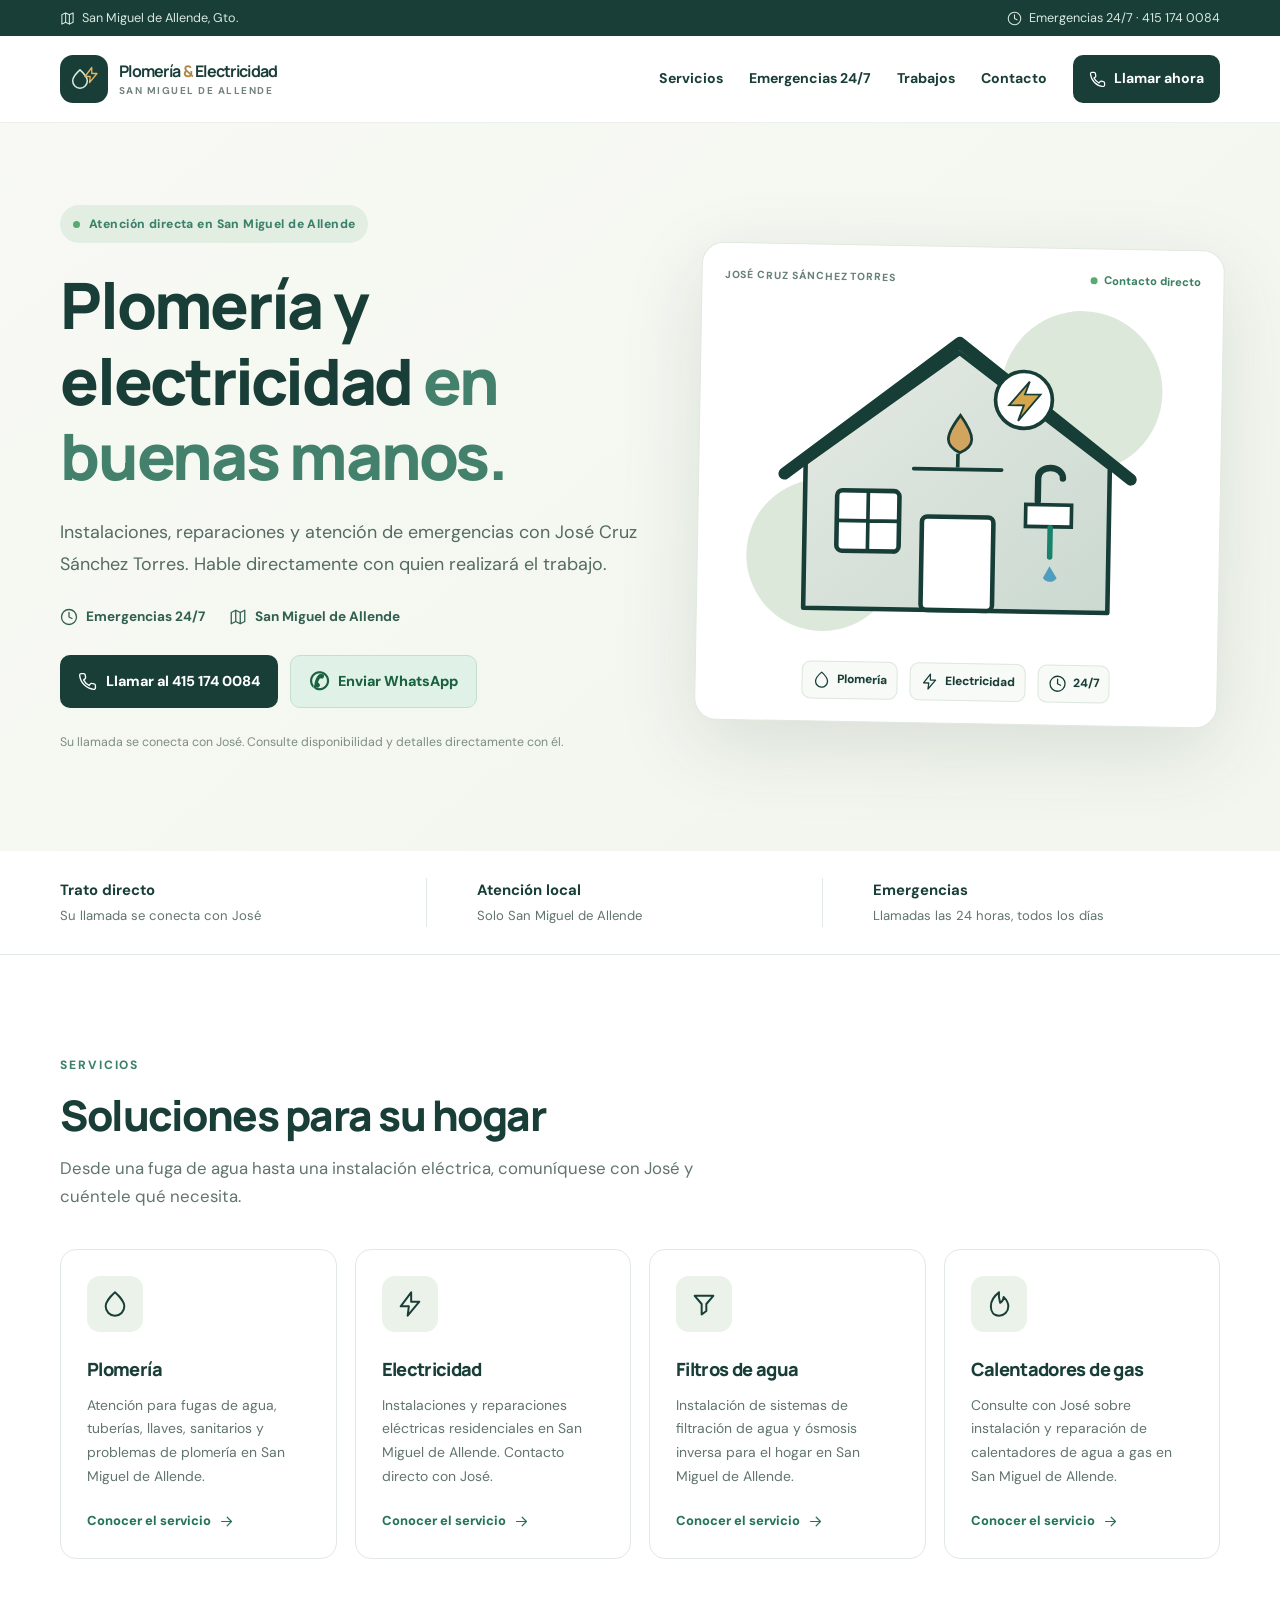
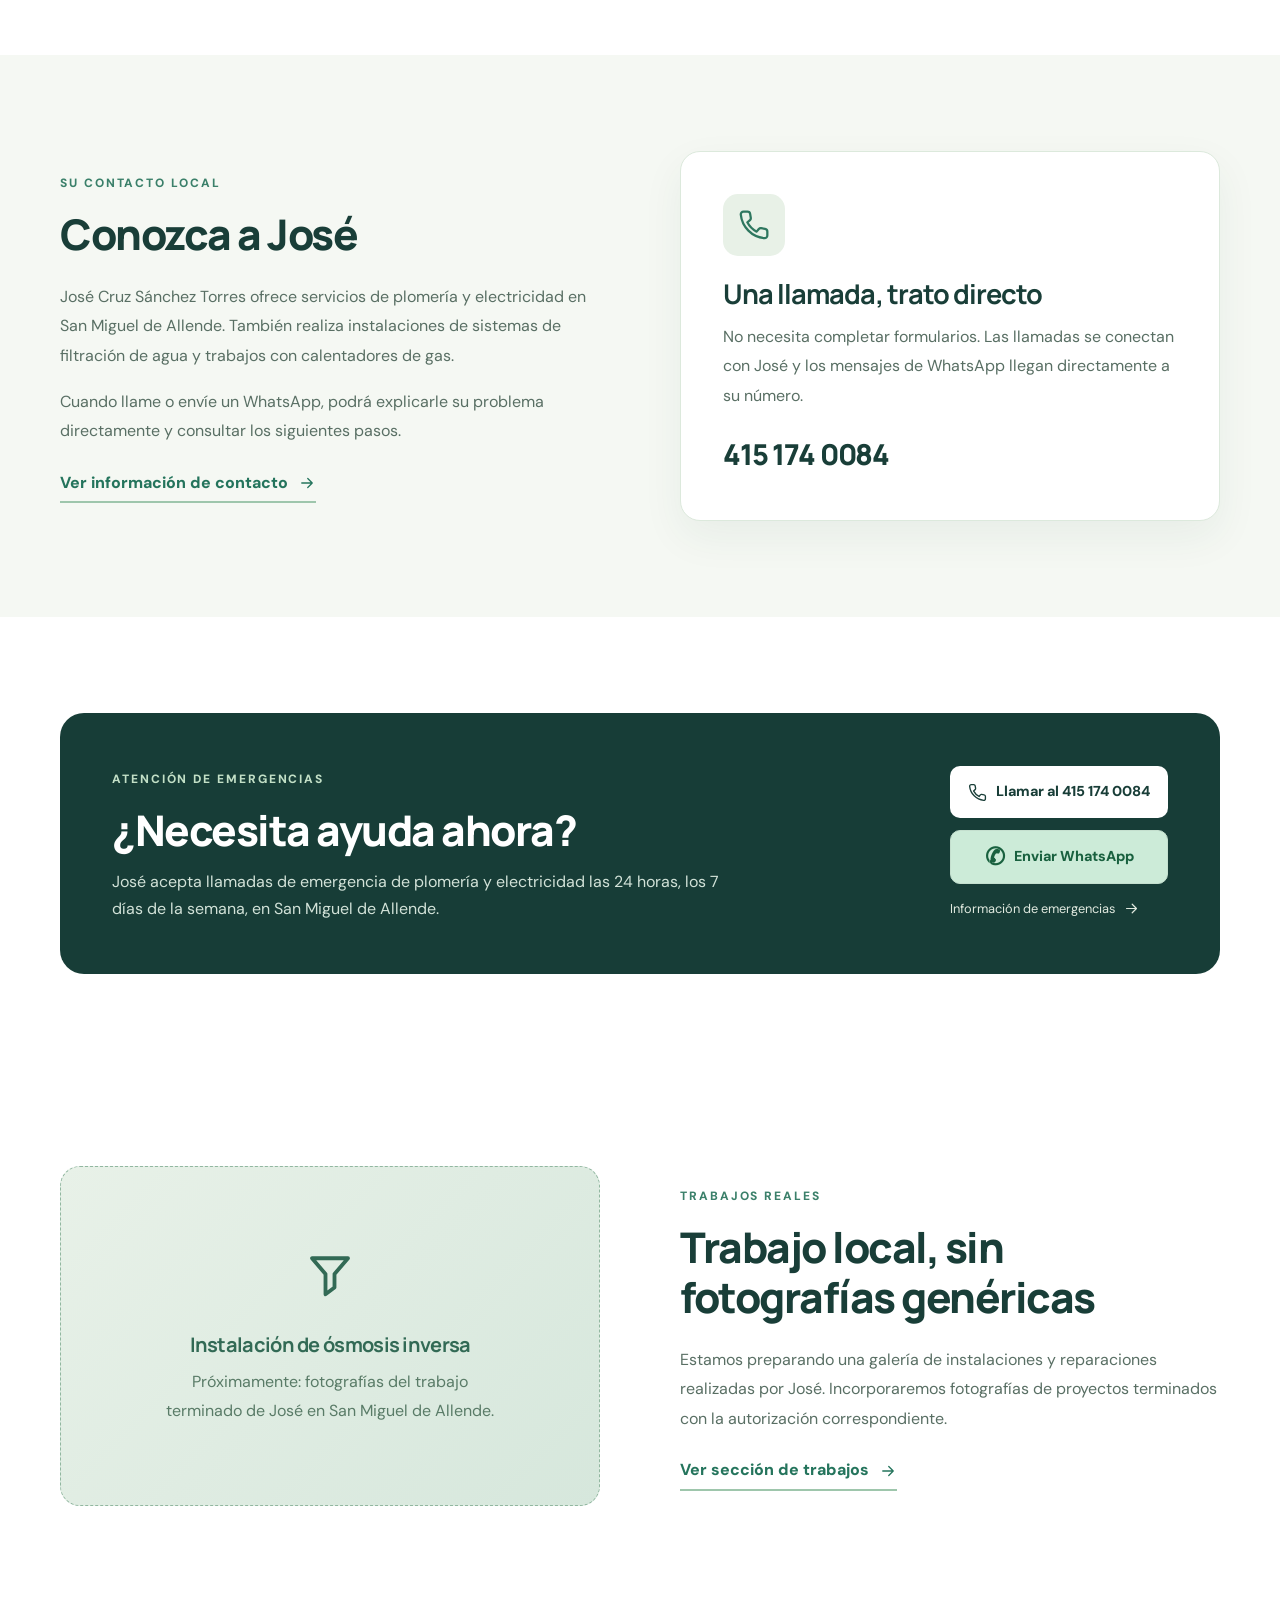
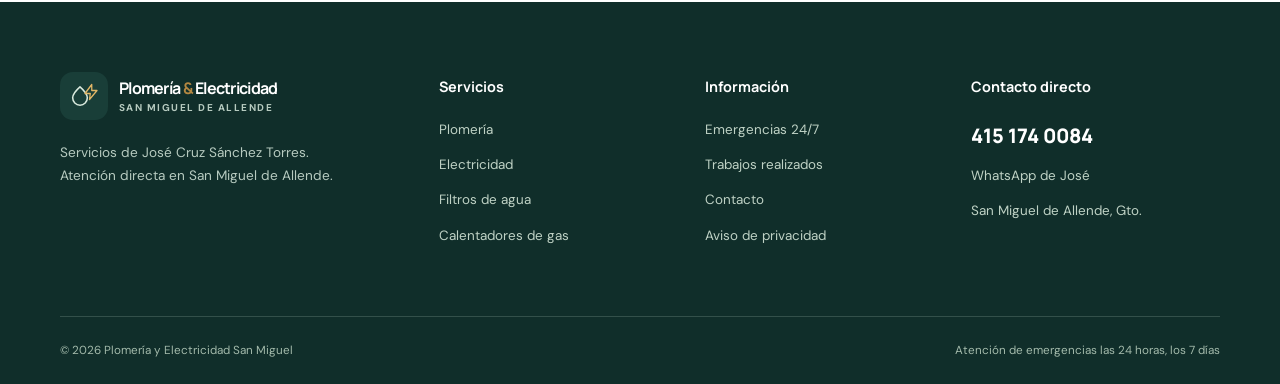
==== index.html @ e3a130de "Add GA4 and conversion tracking" ====
<!doctype html><html lang="es-MX"><head>
<!-- Google tag (gtag.js) -->
<script async src="https://www.googletagmanager.com/gtag/js?id=G-FZ346NBR8F"></script>
<script>
  window.dataLayer = window.dataLayer || [];
  function gtag(){dataLayer.push(arguments);}
  gtag('js', new Date());
  gtag('config', 'G-FZ346NBR8F');
</script>
<meta charset="utf-8"><meta name="viewport" content="width=device-width,initial-scale=1"><title>Plomería y Electricidad en San Miguel de Allende | José Cruz Sánchez Torres</title><meta name="description" content="Plomero y electricista en San Miguel de Allende. Filtros de agua, calentadores de gas y atención de emergencias 24/7. Llame o escriba directamente a José."><link rel="canonical" href="https://plomeria-electricidad-san-miguel.mx/"><meta property="og:type" content="website"><meta property="og:locale" content="es_MX"><meta property="og:title" content="Plomería y Electricidad en San Miguel de Allende | José Cruz Sánchez Torres"><meta property="og:description" content="Plomero y electricista en San Miguel de Allende. Filtros de agua, calentadores de gas y atención de emergencias 24/7. Llame o escriba directamente a José."><meta property="og:url" content="https://plomeria-electricidad-san-miguel.mx/"><meta name="theme-color" content="#173d37"><link rel="icon" type="image/svg+xml" href="#contenido"><link rel="stylesheet" href="/assets/css/main.css"><script type="application/ld+json">{"@context":"https://schema.org","@type":["Plumber","Electrician"],"name":"José Cruz Sánchez Torres — Plomería y Electricidad San Miguel","url":"https://plomeria-electricidad-san-miguel.mx/","telephone":"+524151740084","description":"Servicios de plomería, electricidad, filtración de agua y calentadores de gas en San Miguel de Allende.","areaServed":{"@type":"City","name":"San Miguel de Allende","containedInPlace":{"@type":"AdministrativeArea","name":"Guanajuato"}},"availableLanguage":"es","hasOfferCatalog":{"@type":"OfferCatalog","name":"Servicios","itemListElement":[{"@type":"OfferCatalog","name":"Plomería","url":"https://plomeria-electricidad-san-miguel.mx/plomeria/"},{"@type":"OfferCatalog","name":"Electricidad","url":"https://plomeria-electricidad-san-miguel.mx/electricidad/"},{"@type":"OfferCatalog","name":"Filtros de agua","url":"https://plomeria-electricidad-san-miguel.mx/filtros-de-agua/"},{"@type":"OfferCatalog","name":"Calentadores de gas","url":"https://plomeria-electricidad-san-miguel.mx/calentadores-de-gas/"}]}}</script><script type="application/ld+json">{"@context":"https://schema.org","@type":"WebPage","name":"Plomería y Electricidad en San Miguel de Allende | José Cruz Sánchez Torres","description":"Plomero y electricista en San Miguel de Allende. Filtros de agua, calentadores de gas y atención de emergencias 24/7. Llame o escriba directamente a José.","url":"https://plomeria-electricidad-san-miguel.mx/","inLanguage":"es"}</script></head><body><a class="skip-link" href="#contenido">Saltar al contenido</a><div class="topline"><div class="wrap topline-inner"><span><svg width="15" height="15" viewBox="0 0 24 24" fill="none" stroke="currentColor" stroke-width="1.7" stroke-linecap="round" stroke-linejoin="round" aria-hidden="true"><path d="M3 6 9 3l6 3 6-3v15l-6 3-6-3-6 3V6ZM9 3v15m6-12v15"/></svg> San Miguel de Allende, Gto.</span><a href="tel:+524151740084"><svg width="15" height="15" viewBox="0 0 24 24" fill="none" stroke="currentColor" stroke-width="1.7" stroke-linecap="round" stroke-linejoin="round" aria-hidden="true"><path d="M12 22a10 10 0 1 0 0-20 10 10 0 0 0 0 20ZM12 6v6l4 2"/></svg> Emergencias 24/7 · 415 174 0084</a></div></div><header class="site-header"><div class="wrap nav-inner"><a class="brand" href="#contenido" aria-label="Plomería y Electricidad San Miguel, inicio"><span class="brand-mark"><svg width="22" height="22" viewBox="0 0 24 24" fill="none" stroke="currentColor" stroke-width="1.7" stroke-linecap="round" stroke-linejoin="round" aria-hidden="true"><path d="M12 22a8 8 0 0 0 8-8c0-5-8-12-8-12S4 9 4 14a8 8 0 0 0 8 8Z"/></svg><svg width="18" height="18" viewBox="0 0 24 24" fill="none" stroke="currentColor" stroke-width="1.7" stroke-linecap="round" stroke-linejoin="round" aria-hidden="true"><path d="m13 2-9 12h7l-1 8 10-12h-7l0-8Z"/></svg></span><span><strong>Plomería <i>&</i> Electricidad</strong><small>SAN MIGUEL DE ALLENDE</small></span></a><button class="menu-toggle" aria-label="Abrir menú" aria-expanded="false" aria-controls="nav-links"><span></span><span></span><span></span></button><nav class="nav-links" id="nav-links" aria-label="Navegación principal"><a href="#servicios">Servicios</a><a href="#contenido">Emergencias 24/7</a><a href="#contenido">Trabajos</a><a href="#contenido">Contacto</a><a class="nav-call" href="tel:+524151740084"><svg width="17" height="17" viewBox="0 0 24 24" fill="none" stroke="currentColor" stroke-width="1.7" stroke-linecap="round" stroke-linejoin="round" aria-hidden="true"><path d="M22 16.9v3a2 2 0 0 1-2.2 2A19.8 19.8 0 0 1 2.1 4.2 2 2 0 0 1 4.1 2h3a2 2 0 0 1 2 1.7l.5 3a2 2 0 0 1-.6 1.7L7 10a16 16 0 0 0 7 7l1.6-2a2 2 0 0 1 1.7-.6l3 .5a2 2 0 0 1 1.7 2Z"/></svg> Llamar ahora</a></nav></div></header><main id="contenido"><section class="hero"><div class="wrap hero-grid"><div class="hero-copy"><span class="eyebrow"><span class="eyebrow-dot"></span> Atención directa en San Miguel de Allende</span><h1>Plomería y electricidad <em>en buenas manos.</em></h1><p class="hero-lead">Instalaciones, reparaciones y atención de emergencias con José Cruz Sánchez Torres. Hable directamente con quien realizará el trabajo.</p><div class="hero-facts"><span><svg width="18" height="18" viewBox="0 0 24 24" fill="none" stroke="currentColor" stroke-width="1.7" stroke-linecap="round" stroke-linejoin="round" aria-hidden="true"><path d="M12 22a10 10 0 1 0 0-20 10 10 0 0 0 0 20ZM12 6v6l4 2"/></svg> Emergencias 24/7</span><span><svg width="18" height="18" viewBox="0 0 24 24" fill="none" stroke="currentColor" stroke-width="1.7" stroke-linecap="round" stroke-linejoin="round" aria-hidden="true"><path d="M3 6 9 3l6 3 6-3v15l-6 3-6-3-6 3V6ZM9 3v15m6-12v15"/></svg> San Miguel de Allende</span></div><div class="actions"><a class="btn btn-primary" href="tel:+524151740084"><svg width="19" height="19" viewBox="0 0 24 24" fill="none" stroke="currentColor" stroke-width="1.7" stroke-linecap="round" stroke-linejoin="round" aria-hidden="true"><path d="M22 16.9v3a2 2 0 0 1-2.2 2A19.8 19.8 0 0 1 2.1 4.2 2 2 0 0 1 4.1 2h3a2 2 0 0 1 2 1.7l.5 3a2 2 0 0 1-.6 1.7L7 10a16 16 0 0 0 7 7l1.6-2a2 2 0 0 1 1.7-.6l3 .5a2 2 0 0 1 1.7 2Z"/></svg> Llamar al 415 174 0084</a><a class="btn btn-whatsapp" href="https://wa.me/524151125653?text=Hola%2C%20encontr%C3%A9%20Plomer%C3%ADa%20y%20Electricidad%20San%20Miguel%20y%20necesito%20informaci%C3%B3n%20sobre%20un%20servicio%20en%20San%20Miguel%20de%20Allende." target="_blank" rel="noopener noreferrer"><span class="wa-mark" aria-hidden="true">✆</span> Enviar WhatsApp</a></div><p class="hero-note">Su llamada se conecta con José. Consulte disponibilidad y detalles directamente con él.</p></div><div class="hero-art" aria-label="Ilustración de una vivienda y servicios de plomería y electricidad"><div class="art-top"><span>JOSÉ CRUZ SÁNCHEZ TORRES</span><span class="art-status"><span></span> Contacto directo</span></div><svg viewBox="0 0 520 410" role="img" aria-label="Ilustración de casa con tuberías, grifo y luz"><defs><linearGradient id="house" x1="0" x2="1" y1="0" y2="1"><stop stop-color="#e4eae3"/><stop offset="1" stop-color="#cbd9d0"/></linearGradient></defs><circle cx="392" cy="112" r="88" fill="#dce8d9"/><circle cx="112" cy="295" r="83" fill="#dce8d9"/><path d="M92 195 258 72l166 123v158H92Z" fill="url(#house)" stroke="#173d37" stroke-width="5" stroke-linejoin="round"/><path d="M69 207 258 61l189 146" fill="none" stroke="#173d37" stroke-width="13" stroke-linecap="round" stroke-linejoin="round"/><rect x="220" y="251" width="78" height="102" rx="6" fill="#fff" stroke="#173d37" stroke-width="5"/><rect x="127" y="224" width="68" height="66" rx="6" fill="#fff" stroke="#173d37" stroke-width="5"/><path d="M161 224v66M127 257h68" stroke="#173d37" stroke-width="4"/><path d="M333 236h50v24h-50z" fill="#fff" stroke="#173d37" stroke-width="4"/><path d="M346 232v-25c0-15 27-15 27 0" fill="none" stroke="#173d37" stroke-width="7" stroke-linecap="round"/><path d="M360 261v32" stroke="#18836c" stroke-width="6" stroke-linecap="round"/><path d="m360 303-7 13a9 9 0 0 0 15 0Z" fill="#4d9dbe"/><path d="M260 140c-17 23-17 33 0 41 17-8 17-18 0-41Z" fill="#d1a45f" stroke="#173d37" stroke-width="3"/><path d="M258 182v15" stroke="#173d37" stroke-width="4"/><path d="M210 199h96" stroke="#173d37" stroke-width="4" stroke-linecap="round"/><circle cx="329" cy="122" r="31" fill="#fff" stroke="#173d37" stroke-width="4"/><path d="m335 102-22 26h16l-6 17 24-29h-17Z" fill="#d6a64d" stroke="#173d37" stroke-width="2"/></svg><div class="art-bottom"><div class="art-chip"><svg width="18" height="18" viewBox="0 0 24 24" fill="none" stroke="currentColor" stroke-width="1.7" stroke-linecap="round" stroke-linejoin="round" aria-hidden="true"><path d="M12 22a8 8 0 0 0 8-8c0-5-8-12-8-12S4 9 4 14a8 8 0 0 0 8 8Z"/></svg> Plomería</div><div class="art-chip"><svg width="18" height="18" viewBox="0 0 24 24" fill="none" stroke="currentColor" stroke-width="1.7" stroke-linecap="round" stroke-linejoin="round" aria-hidden="true"><path d="m13 2-9 12h7l-1 8 10-12h-7l0-8Z"/></svg> Electricidad</div><div class="art-chip"><svg width="18" height="18" viewBox="0 0 24 24" fill="none" stroke="currentColor" stroke-width="1.7" stroke-linecap="round" stroke-linejoin="round" aria-hidden="true"><path d="M12 22a10 10 0 1 0 0-20 10 10 0 0 0 0 20ZM12 6v6l4 2"/></svg> 24/7</div></div></div></div></section><section class="trust-band"><div class="wrap trust-inner"><div><strong>Trato directo</strong><span>Su llamada se conecta con José</span></div><div><strong>Atención local</strong><span>Solo San Miguel de Allende</span></div><div><strong>Emergencias</strong><span>Llamadas las 24 horas, todos los días</span></div></div></section><section class="section" id="servicios"><div class="wrap"><div class="section-intro"><span class="kicker">SERVICIOS</span><h2>Soluciones para su hogar</h2><p>Desde una fuga de agua hasta una instalación eléctrica, comuníquese con José y cuéntele qué necesita.</p></div><div class="service-grid"><a class="service-card" href="/plomeria/"><span class="service-icon"><svg width="28" height="28" viewBox="0 0 24 24" fill="none" stroke="currentColor" stroke-width="1.7" stroke-linecap="round" stroke-linejoin="round" aria-hidden="true"><path d="M12 22a8 8 0 0 0 8-8c0-5-8-12-8-12S4 9 4 14a8 8 0 0 0 8 8Z"/></svg></span><span class="service-title">Plomería</span><span class="service-description">Atención para fugas de agua, tuberías, llaves, sanitarios y problemas de plomería en San Miguel de Allende.</span><span class="card-link">Conocer el servicio <svg width="17" height="17" viewBox="0 0 24 24" fill="none" stroke="currentColor" stroke-width="1.7" stroke-linecap="round" stroke-linejoin="round" aria-hidden="true"><path d="M5 12h14m-6-6 6 6-6 6"/></svg></span></a><a class="service-card" href="/electricidad/"><span class="service-icon"><svg width="28" height="28" viewBox="0 0 24 24" fill="none" stroke="currentColor" stroke-width="1.7" stroke-linecap="round" stroke-linejoin="round" aria-hidden="true"><path d="m13 2-9 12h7l-1 8 10-12h-7l0-8Z"/></svg></span><span class="service-title">Electricidad</span><span class="service-description">Instalaciones y reparaciones eléctricas residenciales en San Miguel de Allende. Contacto directo con José.</span><span class="card-link">Conocer el servicio <svg width="17" height="17" viewBox="0 0 24 24" fill="none" stroke="currentColor" stroke-width="1.7" stroke-linecap="round" stroke-linejoin="round" aria-hidden="true"><path d="M5 12h14m-6-6 6 6-6 6"/></svg></span></a><a class="service-card" href="#contenido"><span class="service-icon"><svg width="28" height="28" viewBox="0 0 24 24" fill="none" stroke="currentColor" stroke-width="1.7" stroke-linecap="round" stroke-linejoin="round" aria-hidden="true"><path d="M4 5h16l-6 7v6l-4 3v-9L4 5Z"/></svg></span><span class="service-title">Filtros de agua</span><span class="service-description">Instalación de sistemas de filtración de agua y ósmosis inversa para el hogar en San Miguel de Allende.</span><span class="card-link">Conocer el servicio <svg width="17" height="17" viewBox="0 0 24 24" fill="none" stroke="currentColor" stroke-width="1.7" stroke-linecap="round" stroke-linejoin="round" aria-hidden="true"><path d="M5 12h14m-6-6 6 6-6 6"/></svg></span></a><a class="service-card" href="#contenido"><span class="service-icon"><svg width="28" height="28" viewBox="0 0 24 24" fill="none" stroke="currentColor" stroke-width="1.7" stroke-linecap="round" stroke-linejoin="round" aria-hidden="true"><path d="M12 22c4.5 0 8-3.4 8-8 0-4.2-3-7-4-8-.2 3-1.5 4.2-3 5-1-3-1.5-6-1-9-4 3-7 7-7 12 0 4.6 2.5 8 7 8Z"/></svg></span><span class="service-title">Calentadores de gas</span><span class="service-description">Consulte con José sobre instalación y reparación de calentadores de agua a gas en San Miguel de Allende.</span><span class="card-link">Conocer el servicio <svg width="17" height="17" viewBox="0 0 24 24" fill="none" stroke="currentColor" stroke-width="1.7" stroke-linecap="round" stroke-linejoin="round" aria-hidden="true"><path d="M5 12h14m-6-6 6 6-6 6"/></svg></span></a></div></div></section><section class="section section-tint"><div class="wrap split"><div><span class="kicker">SU CONTACTO LOCAL</span><h2>Conozca a José</h2><p>José Cruz Sánchez Torres ofrece servicios de plomería y electricidad en San Miguel de Allende. También realiza instalaciones de sistemas de filtración de agua y trabajos con calentadores de gas.</p><p>Cuando llame o envíe un WhatsApp, podrá explicarle su problema directamente y consultar los siguientes pasos.</p><a class="text-link" href="#contenido">Ver información de contacto <svg width="18" height="18" viewBox="0 0 24 24" fill="none" stroke="currentColor" stroke-width="1.7" stroke-linecap="round" stroke-linejoin="round" aria-hidden="true"><path d="M5 12h14m-6-6 6 6-6 6"/></svg></a></div><div class="feature-panel"><span class="feature-icon"><svg width="32" height="32" viewBox="0 0 24 24" fill="none" stroke="currentColor" stroke-width="1.7" stroke-linecap="round" stroke-linejoin="round" aria-hidden="true"><path d="M22 16.9v3a2 2 0 0 1-2.2 2A19.8 19.8 0 0 1 2.1 4.2 2 2 0 0 1 4.1 2h3a2 2 0 0 1 2 1.7l.5 3a2 2 0 0 1-.6 1.7L7 10a16 16 0 0 0 7 7l1.6-2a2 2 0 0 1 1.7-.6l3 .5a2 2 0 0 1 1.7 2Z"/></svg></span><h3>Una llamada, trato directo</h3><p>No necesita completar formularios. Las llamadas se conectan con José y los mensajes de WhatsApp llegan directamente a su número.</p><div class="feature-number">415 174 0084</div></div></div></section><section class="section"><div class="wrap emergency-banner"><div><span class="kicker kicker-light">ATENCIÓN DE EMERGENCIAS</span><h2>¿Necesita ayuda ahora?</h2><p>José acepta llamadas de emergencia de plomería y electricidad las 24 horas, los 7 días de la semana, en San Miguel de Allende.</p></div><div><div class="actions"><a class="btn btn-primary" href="tel:+524151740084"><svg width="19" height="19" viewBox="0 0 24 24" fill="none" stroke="currentColor" stroke-width="1.7" stroke-linecap="round" stroke-linejoin="round" aria-hidden="true"><path d="M22 16.9v3a2 2 0 0 1-2.2 2A19.8 19.8 0 0 1 2.1 4.2 2 2 0 0 1 4.1 2h3a2 2 0 0 1 2 1.7l.5 3a2 2 0 0 1-.6 1.7L7 10a16 16 0 0 0 7 7l1.6-2a2 2 0 0 1 1.7-.6l3 .5a2 2 0 0 1 1.7 2Z"/></svg> Llamar al 415 174 0084</a><a class="btn btn-whatsapp" href="https://wa.me/524151125653?text=Hola%2C%20encontr%C3%A9%20Plomer%C3%ADa%20y%20Electricidad%20San%20Miguel%20y%20necesito%20informaci%C3%B3n%20sobre%20un%20servicio%20en%20San%20Miguel%20de%20Allende." target="_blank" rel="noopener noreferrer"><span class="wa-mark" aria-hidden="true">✆</span> Enviar WhatsApp</a></div><a class="emergency-link" href="#contenido">Información de emergencias <svg width="17" height="17" viewBox="0 0 24 24" fill="none" stroke="currentColor" stroke-width="1.7" stroke-linecap="round" stroke-linejoin="round" aria-hidden="true"><path d="M5 12h14m-6-6 6 6-6 6"/></svg></a></div></div></section><section class="section"><div class="wrap split"><div class="photo-placeholder"><span><svg width="54" height="54" viewBox="0 0 24 24" fill="none" stroke="currentColor" stroke-width="1.7" stroke-linecap="round" stroke-linejoin="round" aria-hidden="true"><path d="M4 5h16l-6 7v6l-4 3v-9L4 5Z"/></svg></span><h3>Instalación de ósmosis inversa</h3><p>Próximamente: fotografías del trabajo terminado de José en San Miguel de Allende.</p></div><div><span class="kicker">TRABAJOS REALES</span><h2>Trabajo local, sin fotografías genéricas</h2><p>Estamos preparando una galería de instalaciones y reparaciones realizadas por José. Incorporaremos fotografías de proyectos terminados con la autorización correspondiente.</p><a class="text-link" href="#contenido">Ver sección de trabajos <svg width="18" height="18" viewBox="0 0 24 24" fill="none" stroke="currentColor" stroke-width="1.7" stroke-linecap="round" stroke-linejoin="round" aria-hidden="true"><path d="M5 12h14m-6-6 6 6-6 6"/></svg></a></div></div></section></main><footer class="footer"><div class="wrap footer-main"><div><a class="brand footer-brand" href="#contenido"><span class="brand-mark"><svg width="22" height="22" viewBox="0 0 24 24" fill="none" stroke="currentColor" stroke-width="1.7" stroke-linecap="round" stroke-linejoin="round" aria-hidden="true"><path d="M12 22a8 8 0 0 0 8-8c0-5-8-12-8-12S4 9 4 14a8 8 0 0 0 8 8Z"/></svg><svg width="18" height="18" viewBox="0 0 24 24" fill="none" stroke="currentColor" stroke-width="1.7" stroke-linecap="round" stroke-linejoin="round" aria-hidden="true"><path d="m13 2-9 12h7l-1 8 10-12h-7l0-8Z"/></svg></span><span><strong>Plomería <i>&</i> Electricidad</strong><small>SAN MIGUEL DE ALLENDE</small></span></a><p>Servicios de José Cruz Sánchez Torres. Atención directa en San Miguel de Allende.</p></div><div><h3>Servicios</h3><a href="#contenido">Plomería</a><a href="#contenido">Electricidad</a><a href="#contenido">Filtros de agua</a><a href="#contenido">Calentadores de gas</a></div><div><h3>Información</h3><a href="#contenido">Emergencias 24/7</a><a href="#contenido">Trabajos realizados</a><a href="#contenido">Contacto</a><a href="#contenido">Aviso de privacidad</a></div><div><h3>Contacto directo</h3><a class="footer-number" href="tel:+524151740084">415 174 0084</a><a href="https://wa.me/524151125653?text=Hola%2C%20encontr%C3%A9%20Plomer%C3%ADa%20y%20Electricidad%20San%20Miguel%20y%20necesito%20informaci%C3%B3n%20sobre%20un%20servicio%20en%20San%20Miguel%20de%20Allende." target="_blank" rel="noopener noreferrer">WhatsApp de José</a><span>San Miguel de Allende, Gto.</span></div></div><div class="wrap footer-bottom"><span>© 2026 Plomería y Electricidad San Miguel</span><span>Atención de emergencias las 24 horas, los 7 días</span></div></footer><div class="mobile-cta"><a href="tel:+524151740084"><svg width="20" height="20" viewBox="0 0 24 24" fill="none" stroke="currentColor" stroke-width="1.7" stroke-linecap="round" stroke-linejoin="round" aria-hidden="true"><path d="M22 16.9v3a2 2 0 0 1-2.2 2A19.8 19.8 0 0 1 2.1 4.2 2 2 0 0 1 4.1 2h3a2 2 0 0 1 2 1.7l.5 3a2 2 0 0 1-.6 1.7L7 10a16 16 0 0 0 7 7l1.6-2a2 2 0 0 1 1.7-.6l3 .5a2 2 0 0 1 1.7 2Z"/></svg> Llamar</a><a href="https://wa.me/524151125653?text=Hola%2C%20encontr%C3%A9%20Plomer%C3%ADa%20y%20Electricidad%20San%20Miguel%20y%20necesito%20informaci%C3%B3n%20sobre%20un%20servicio%20en%20San%20Miguel%20de%20Allende." target="_blank" rel="noopener noreferrer">✆ WhatsApp</a></div><script>const menu = document.querySelector('.menu-toggle');
const links = document.querySelector('.nav-links');
if (menu && links) {
  menu.addEventListener('click', () => {
    const open = menu.getAttribute('aria-expanded') !== 'true';
    menu.setAttribute('aria-expanded', String(open));
    menu.setAttribute('aria-label', open ? 'Cerrar menú' : 'Abrir menú');
    links.classList.toggle('is-open', open);
  });
  links.addEventListener('click', (e) => {
    if (e.target.closest('a')) {
      menu.setAttribute('aria-expanded', 'false');
      links.classList.remove('is-open');
    }
  });
}
</script><script>
document.addEventListener("click", function (event) {
  const link = event.target.closest("a");

  if (!link) return;

  const href = link.getAttribute("href") || "";

  if (href.startsWith("tel:")) {
    gtag("event", "phone_click", {
      page_path: window.location.pathname
    });
  }

  if (href.includes("wa.me/")) {
    gtag("event", "whatsapp_click", {
      page_path: window.location.pathname
    });
  }
});
</script>
</body></html>
---- assets/css/main.css ----
@import url('https://fonts.googleapis.com/css2?family=DM+Sans:wght@400;500;600;700&family=Manrope:wght@400;500;600;700;800&display=swap');
:root{--ink:#193e38;--ink2:#2b514a;--muted:#61746e;--cream:#faf9f4;--paper:#fff;--line:#e1e9e2;--mint:#eaf2e9;--accent:#d9ad64;--wa:#23784f;--radius:18px}*{box-sizing:border-box}html{scroll-behavior:smooth}body{margin:0;background:#fff;color:var(--ink);font-family:'DM Sans',Arial,sans-serif;font-size:16px;line-height:1.65}h1,h2,h3,p{margin-top:0}h1,h2,h3{font-family:Manrope,'DM Sans',sans-serif;line-height:1.18;letter-spacing:-.035em}h1{font-size:clamp(2.65rem,5vw,4.7rem);font-weight:800}h2{font-size:clamp(2rem,3.3vw,3rem);font-weight:800}h3{font-size:1.25rem}a{color:inherit;text-decoration:none}a:hover{text-decoration:none}button{font:inherit}.wrap{width:min(1160px,calc(100% - 48px));margin-inline:auto}.narrow{max-width:820px}.skip-link{position:absolute;left:-9999px;top:8px;z-index:100;background:#fff;padding:10px}.skip-link:focus{left:8px}.topline{background:var(--ink);color:#d8e9df;font-size:.79rem}.topline-inner{display:flex;align-items:center;justify-content:space-between;min-height:36px;gap:16px}.topline-inner span,.topline-inner a{display:inline-flex;align-items:center;gap:7px}.topline-inner a:hover{text-decoration:underline}.site-header{background:#fff;position:sticky;top:0;z-index:30;border-bottom:1px solid #edf0ec}.nav-inner{display:flex;align-items:center;justify-content:space-between;min-height:86px;gap:20px}.brand{display:inline-flex;align-items:center;gap:11px;line-height:1.15}.brand-mark{width:48px;height:48px;border-radius:13px;background:var(--ink);color:#e2b767;display:flex;align-items:center;justify-content:center;gap:0;flex-shrink:0}.brand-mark svg:first-child{color:#d9e9dd}.brand-mark svg+svg{margin-left:-9px;margin-top:-9px}.brand strong{font-family:Manrope,sans-serif;font-size:1rem;letter-spacing:-.045em;display:block}.brand strong i{font-style:normal;color:#b38741}.brand small{display:block;letter-spacing:.15em;font-size:.62rem;font-weight:700;margin-top:5px;color:#73837c}.nav-links{display:flex;align-items:center;gap:26px;font-weight:700;font-size:.88rem}.nav-links>a:not(.nav-call):hover{color:#27836c}.nav-call{background:var(--ink);color:#fff;padding:12px 16px;border-radius:10px;display:inline-flex;gap:8px;align-items:center}.nav-call:hover{background:#2d5c51}.menu-toggle{display:none;background:transparent;border:0;cursor:pointer;padding:12px}.menu-toggle span{display:block;width:24px;height:2px;background:var(--ink);margin:5px 0}.hero{background:linear-gradient(140deg,#f8f9f4 0%,#f3f6ef 80%);padding:82px 0 86px;overflow:hidden}.hero-grid{display:grid;grid-template-columns:1.05fr .95fr;align-items:center;gap:60px}.eyebrow,.kicker{font-size:.75rem;letter-spacing:.16em;font-weight:800;color:#3b806a;display:inline-flex;align-items:center;gap:9px}.eyebrow{background:#e3eee3;padding:9px 13px;border-radius:100px;letter-spacing:.035em;text-transform:none;font-size:.76rem}.eyebrow-dot,.art-status span{width:7px;height:7px;border-radius:50%;background:#57aa72;display:inline-block}.hero h1{margin:24px 0 22px}.hero h1 em{font-style:normal;color:#43816d}.hero-lead{font-size:1.12rem;color:#536b62;max-width:660px;line-height:1.8}.hero-facts{display:flex;flex-wrap:wrap;gap:24px;margin:26px 0;color:#315f50;font-weight:700;font-size:.85rem}.hero-facts span{display:inline-flex;align-items:center;gap:8px}.actions{display:flex;gap:12px;flex-wrap:wrap;margin:24px 0}.btn{display:inline-flex;align-items:center;justify-content:center;gap:9px;border-radius:10px;padding:14px 18px;font-weight:800;font-size:.9rem;transition:transform .2s,background .2s;text-align:center}.btn:hover{transform:translateY(-2px)}.btn-primary{background:var(--ink);color:#fff}.btn-primary:hover{background:#2e6355}.btn-whatsapp{background:#e0f1e7;color:#19613f;border:1px solid #c4dfce}.btn-whatsapp:hover{background:#d2eadc}.wa-mark{font-size:1.5rem;line-height:.8}.hero-note{font-size:.77rem;color:#7d8d82}.hero-art{background:#fff;border:1px solid #e0e9df;border-radius:22px;box-shadow:0 24px 80px #204b3820;padding:22px;transform:rotate(1deg)}.hero-art>svg{display:block;width:100%;height:auto}.art-top,.art-bottom{display:flex;align-items:center;justify-content:space-between;gap:12px}.art-top{font-size:.65rem;letter-spacing:.09em;font-weight:800;color:#698277}.art-status{letter-spacing:0;font-size:.7rem;color:#3d8065;display:flex;align-items:center;gap:7px}.art-bottom{justify-content:center;flex-wrap:wrap}.art-chip{display:flex;align-items:center;gap:6px;border:1px solid #dce7dd;border-radius:9px;padding:8px 10px;font-size:.75rem;font-weight:800;background:#f7faf6}.trust-band{background:#fff;border-bottom:1px solid var(--line)}.trust-inner{display:grid;grid-template-columns:repeat(3,1fr);padding:27px 0;gap:30px}.trust-inner>div{border-right:1px solid var(--line);padding-left:20px}.trust-inner>div:first-child{padding-left:0}.trust-inner>div:last-child{border:0}.trust-inner strong,.trust-inner span{display:block}.trust-inner strong{font-size:.93rem}.trust-inner span{font-size:.82rem;color:var(--muted);margin-top:3px}.section{padding:96px 0}.section-tint{background:#f5f8f3}.section-intro{max-width:700px;margin-bottom:38px}.section-intro h2{margin:14px 0}.section-intro p{color:var(--muted);font-size:1.05rem}.service-grid{display:grid;grid-template-columns:repeat(4,minmax(0,1fr));gap:18px}.service-grid-3{grid-template-columns:repeat(3,minmax(0,1fr))}.service-card{display:flex;flex-direction:column;min-height:306px;border:1px solid var(--line);border-radius:16px;padding:26px;background:#fff;transition:transform .2s,box-shadow .2s,border-color .2s}.service-card:hover{transform:translateY(-4px);box-shadow:0 15px 40px #1d453315;border-color:#b5d0bf}.service-icon{width:56px;height:56px;display:inline-flex;align-items:center;justify-content:center;background:#eaf2e9;border-radius:13px;color:#357961;flex-shrink:0}.service-title{font-family:Manrope,sans-serif;font-weight:800;font-size:1.14rem;margin:22px 0 10px;letter-spacing:-.035em}.service-description{color:var(--muted);font-size:.87rem;line-height:1.7;flex:1}.card-link{color:#24745c;font-weight:800;font-size:.81rem;display:flex;align-items:center;gap:7px;margin-top:22px}.split{display:grid;grid-template-columns:1fr 1fr;align-items:center;gap:80px}.split h2{margin:15px 0 22px}.split p{color:#596f64;line-height:1.85}.text-link{display:inline-flex;align-items:center;gap:10px;font-weight:800;color:#24745c;border-bottom:2px solid #9ec6ac;padding-bottom:5px;margin-top:8px}.feature-panel{background:#fff;border:1px solid #dce9dc;border-radius:20px;padding:42px;box-shadow:0 16px 42px #204b3810}.feature-icon{display:inline-flex;color:#2e775f;background:#e8f1e7;padding:15px;border-radius:15px}.feature-panel h3{font-size:1.7rem;margin:22px 0 12px}.feature-number{font-family:Manrope,sans-serif;font-size:1.8rem;font-weight:800;letter-spacing:-.04em;margin-top:20px}.emergency-banner{background:#173d37;border-radius:24px;color:#fff;padding:52px;display:grid;grid-template-columns:1fr auto;align-items:center;gap:40px}.emergency-banner h2{margin:14px 0}.emergency-banner p{max-width:640px;color:#d2e2d8;margin:0}.kicker-light{color:#c2dfc6}.emergency-banner .btn-primary{background:#fff;color:var(--ink)}.emergency-banner .btn-whatsapp{background:#ccebd8}.emergency-banner .actions{display:flex;flex-direction:column;align-items:stretch;margin:0}.emergency-link{display:inline-flex;gap:8px;align-items:center;color:#e0e9df;font-size:.8rem;margin-top:14px}.photo-placeholder{background:linear-gradient(135deg,#e8f1e8,#d6e7dc);border:1px dashed #91b7a0;min-height:340px;border-radius:20px;display:flex;flex-direction:column;align-items:center;justify-content:center;text-align:center;padding:38px;color:#326a55}.photo-placeholder h3{margin:24px 0 10px}.photo-placeholder p{max-width:350px;color:#597b67;margin:0}.breadcrumbs{width:min(1160px,calc(100% - 48px));margin:24px auto 0;display:flex;gap:10px;font-size:.78rem;color:#77887e}.breadcrumbs a{color:#286f56}.inner-hero{padding:70px 0 78px;background:#f5f8f3}.inner-hero h1{font-size:clamp(2.4rem,4.5vw,4.1rem);margin:18px 0 24px}.inner-hero .actions{margin-bottom:0}.align-start{align-items:start}.check-list{list-style:none;margin:28px 0;padding:0;display:grid;gap:16px}.check-list li{display:flex;gap:12px;align-items:flex-start;font-weight:600}.check-list svg{color:#388469;flex-shrink:0;margin-top:4px}.muted,.small-note{color:var(--muted);font-size:.85rem}.side-panel,.safety-panel{background:#f4f8f2;border:1px solid #dce8dc;padding:34px;border-radius:18px}.side-panel h3,.safety-panel h3{margin:18px 0 12px;font-size:1.45rem}.side-panel p,.safety-panel p{color:var(--muted)}.side-panel .actions{flex-direction:column;align-items:stretch}.safety-panel{background:#fff9ef;border-color:#ebddc4}.safety-panel .service-icon{background:#f6e8ce;color:#8c5b20}.work-preview{display:grid;grid-template-columns:1fr 1fr;gap:70px;align-items:center}.work-preview .photo-placeholder{min-height:400px}.work-preview .photo-placeholder h2{font-size:1.45rem}.contact-layout{display:grid;grid-template-columns:1.1fr .9fr;gap:65px;align-items:start}.contact-card{border:1px solid var(--line);padding:44px;border-radius:20px;box-shadow:0 16px 48px #173d370b}.contact-card h2{font-size:1.9rem;margin:22px 0 10px}.contact-card p{color:var(--muted)}.contact-card .contact-number{font-family:Manrope,sans-serif;font-weight:800;color:var(--ink);font-size:2rem;margin:24px 0}.contact-details h2{margin:0 0 28px}.detail-row{display:flex;gap:17px;margin-bottom:24px}.detail-row>svg{color:#3b8168;flex-shrink:0;margin-top:4px}.detail-row strong{display:block}.detail-row p{margin:4px 0 0;color:var(--muted)}.prose h2{font-size:1.4rem;margin:30px 0 12px}.prose p{color:var(--muted)}.prose a{color:#24745c;text-decoration:underline}.footer{background:#102e2a;color:#dce8df}.footer-main{display:grid;grid-template-columns:1.5fr 1fr 1fr 1.1fr;gap:40px;padding:70px 0 56px}.footer-brand strong{color:#fff}.footer-brand small{color:#b7cbc0}.footer-main p{max-width:300px;color:#b7cbc0;font-size:.85rem;margin-top:22px}.footer-main h3{font-size:.9rem;color:#fff;letter-spacing:0;margin:6px 0 24px}.footer-main>div>a:not(.brand),.footer-main>div>span{display:block;color:#bfd2c5;font-size:.84rem;margin-bottom:13px}.footer-main>div>a:hover{color:#fff}.footer-main>div>a.footer-number{font-family:Manrope,sans-serif;font-size:1.25rem;font-weight:800;color:#fff}.footer-bottom{display:flex;justify-content:space-between;gap:20px;border-top:1px solid #33504a;padding:24px 0;color:#a3baab;font-size:.73rem}.mobile-cta{display:none}a:focus-visible,button:focus-visible{outline:3px solid #dcaa53;outline-offset:4px}@media(max-width:1020px){.nav-links{gap:15px;font-size:.78rem}.hero-grid{gap:35px}.service-grid{grid-template-columns:repeat(2,minmax(0,1fr))}.service-grid-3{grid-template-columns:repeat(3,minmax(0,1fr))}.split{gap:40px}.footer-main{gap:22px}}@media(max-width:760px){.wrap{width:min(100% - 36px,540px)}.topline-inner{justify-content:center}.topline-inner>span{display:none}.nav-inner{min-height:72px}.brand strong{font-size:.85rem}.brand small{font-size:.5rem}.brand-mark{width:42px;height:42px}.menu-toggle{display:block}.nav-links{display:none;position:absolute;left:0;right:0;top:100%;background:#fff;border-bottom:1px solid var(--line);box-shadow:0 15px 20px #173d3712;flex-direction:column;align-items:stretch;padding:16px 24px;gap:0}.nav-links.is-open{display:flex}.nav-links a{padding:13px 6px}.nav-links .nav-call{margin-top:10px;justify-content:center}.hero{padding:48px 0 58px}.hero-grid,.split,.work-preview,.contact-layout{grid-template-columns:1fr;gap:36px}.hero h1{font-size:clamp(2.5rem,11vw,3.8rem)}.hero-lead{font-size:1rem}.hero-art{transform:none;max-width:460px}.trust-inner{grid-template-columns:1fr;gap:14px;padding:22px 0}.trust-inner>div{padding:0 0 12px;border-right:0;border-bottom:1px solid var(--line)}.trust-inner>div:last-child{border:0;padding:0}.section{padding:64px 0}.service-grid,.service-grid-3{grid-template-columns:1fr}.service-card{min-height:0}.emergency-banner{grid-template-columns:1fr;padding:32px 24px;gap:28px}.emergency-banner .actions{gap:12px}.inner-hero{padding:46px 0 54px}.footer-main{grid-template-columns:1fr 1fr;gap:30px;padding:52px 0}.footer-main>div:first-child{grid-column:1/-1}.footer-bottom{flex-direction:column}.mobile-cta{position:fixed;display:grid;grid-template-columns:1fr 1fr;bottom:0;left:0;right:0;z-index:50;box-shadow:0 -5px 25px #173d3720;background:#fff;padding:9px 12px max(9px,env(safe-area-inset-bottom));gap:10px}.mobile-cta a{background:var(--ink);color:#fff;border-radius:9px;display:flex;align-items:center;justify-content:center;gap:8px;padding:12px;font-weight:800;font-size:.86rem}.mobile-cta a+ a{background:#237b51}body{padding-bottom:70px}.contact-card{padding:26px}.contact-card .contact-number{font-size:1.65rem}}@media(max-width:380px){.brand strong{font-size:.72rem}.brand small{letter-spacing:.08em}.hero-facts{gap:10px}.actions{flex-direction:column;align-items:stretch}.hero-art{padding:12px}.art-top{font-size:.53rem}.art-chip{font-size:.65rem}.footer-main{grid-template-columns:1fr}.footer-main>div:first-child{grid-column:auto}}

/* Compact spacing for shorter informational sections */
.section-compact {
  padding: 64px 0;
}

@media (max-width: 760px) {
  .section-compact {
    padding: 48px 0;
  }
}

/* Higher-contrast service icon */
.service-icon {
  color: #193e38;
}
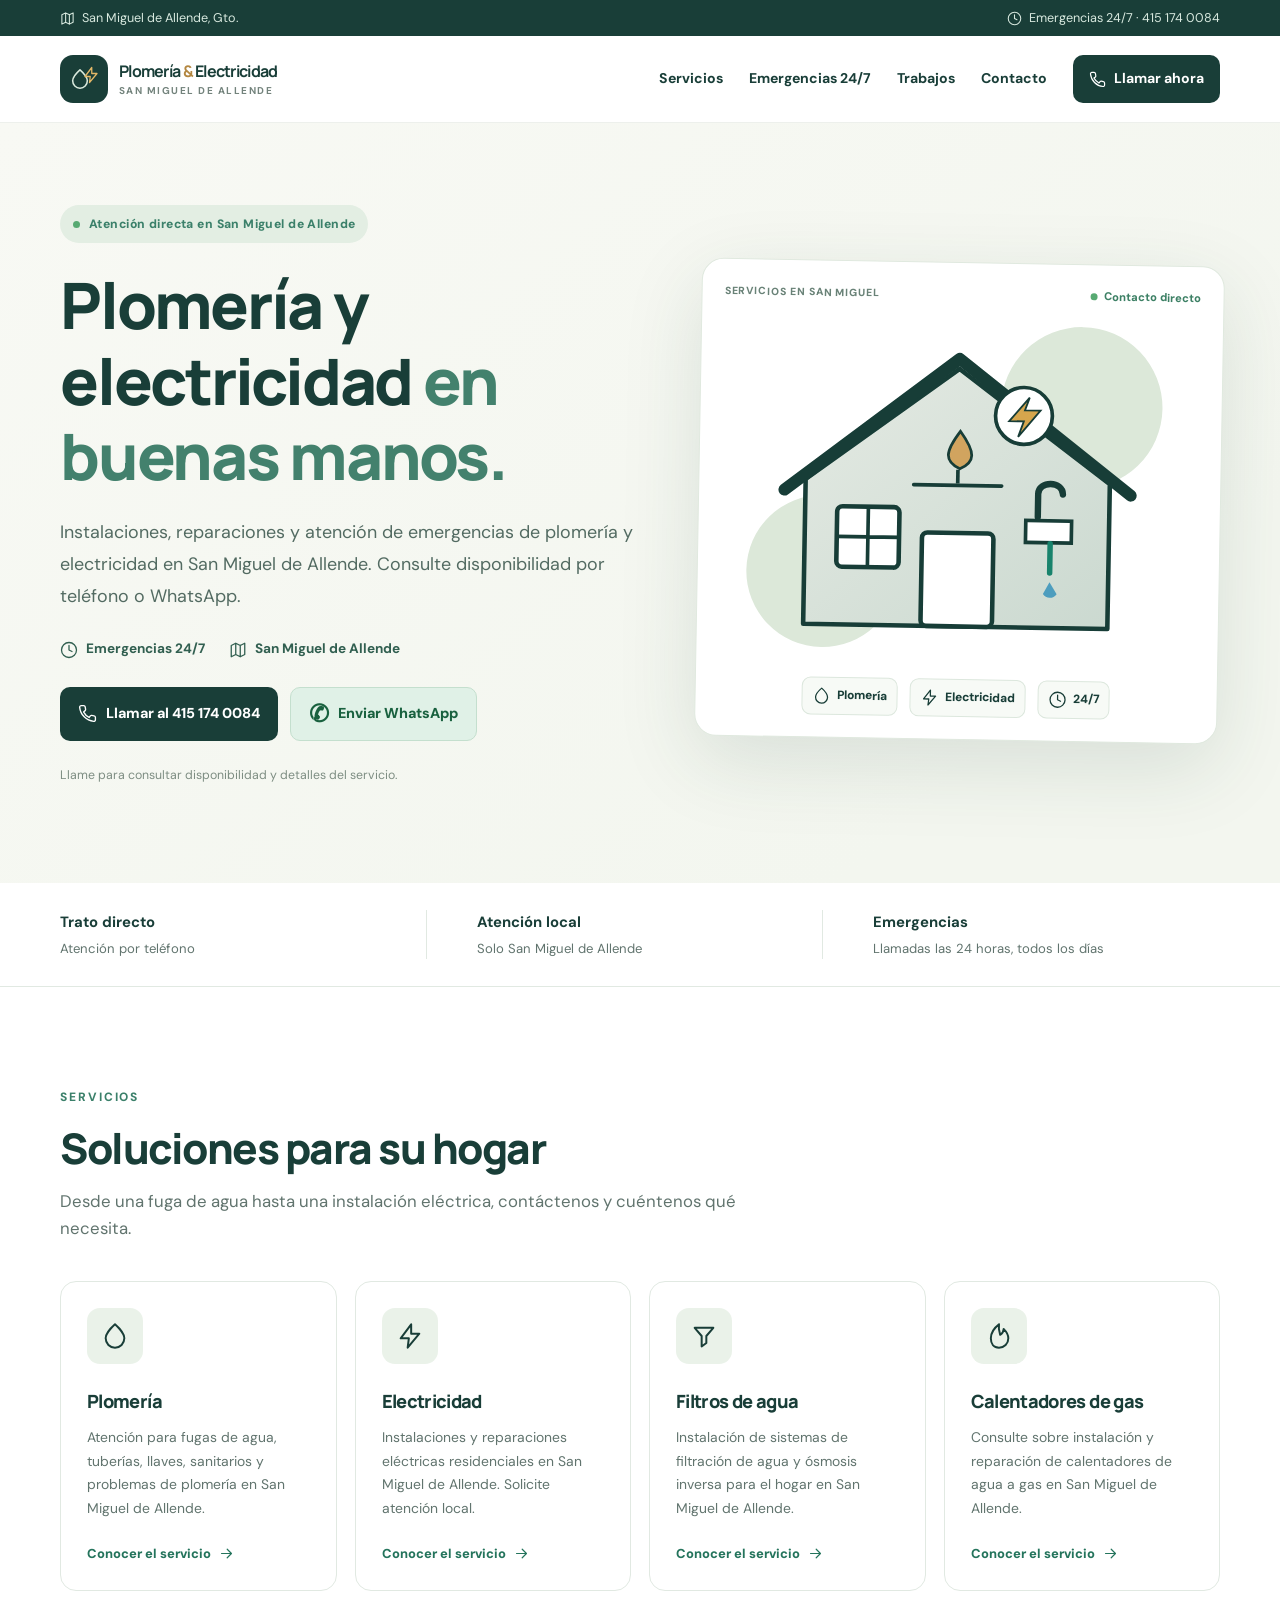
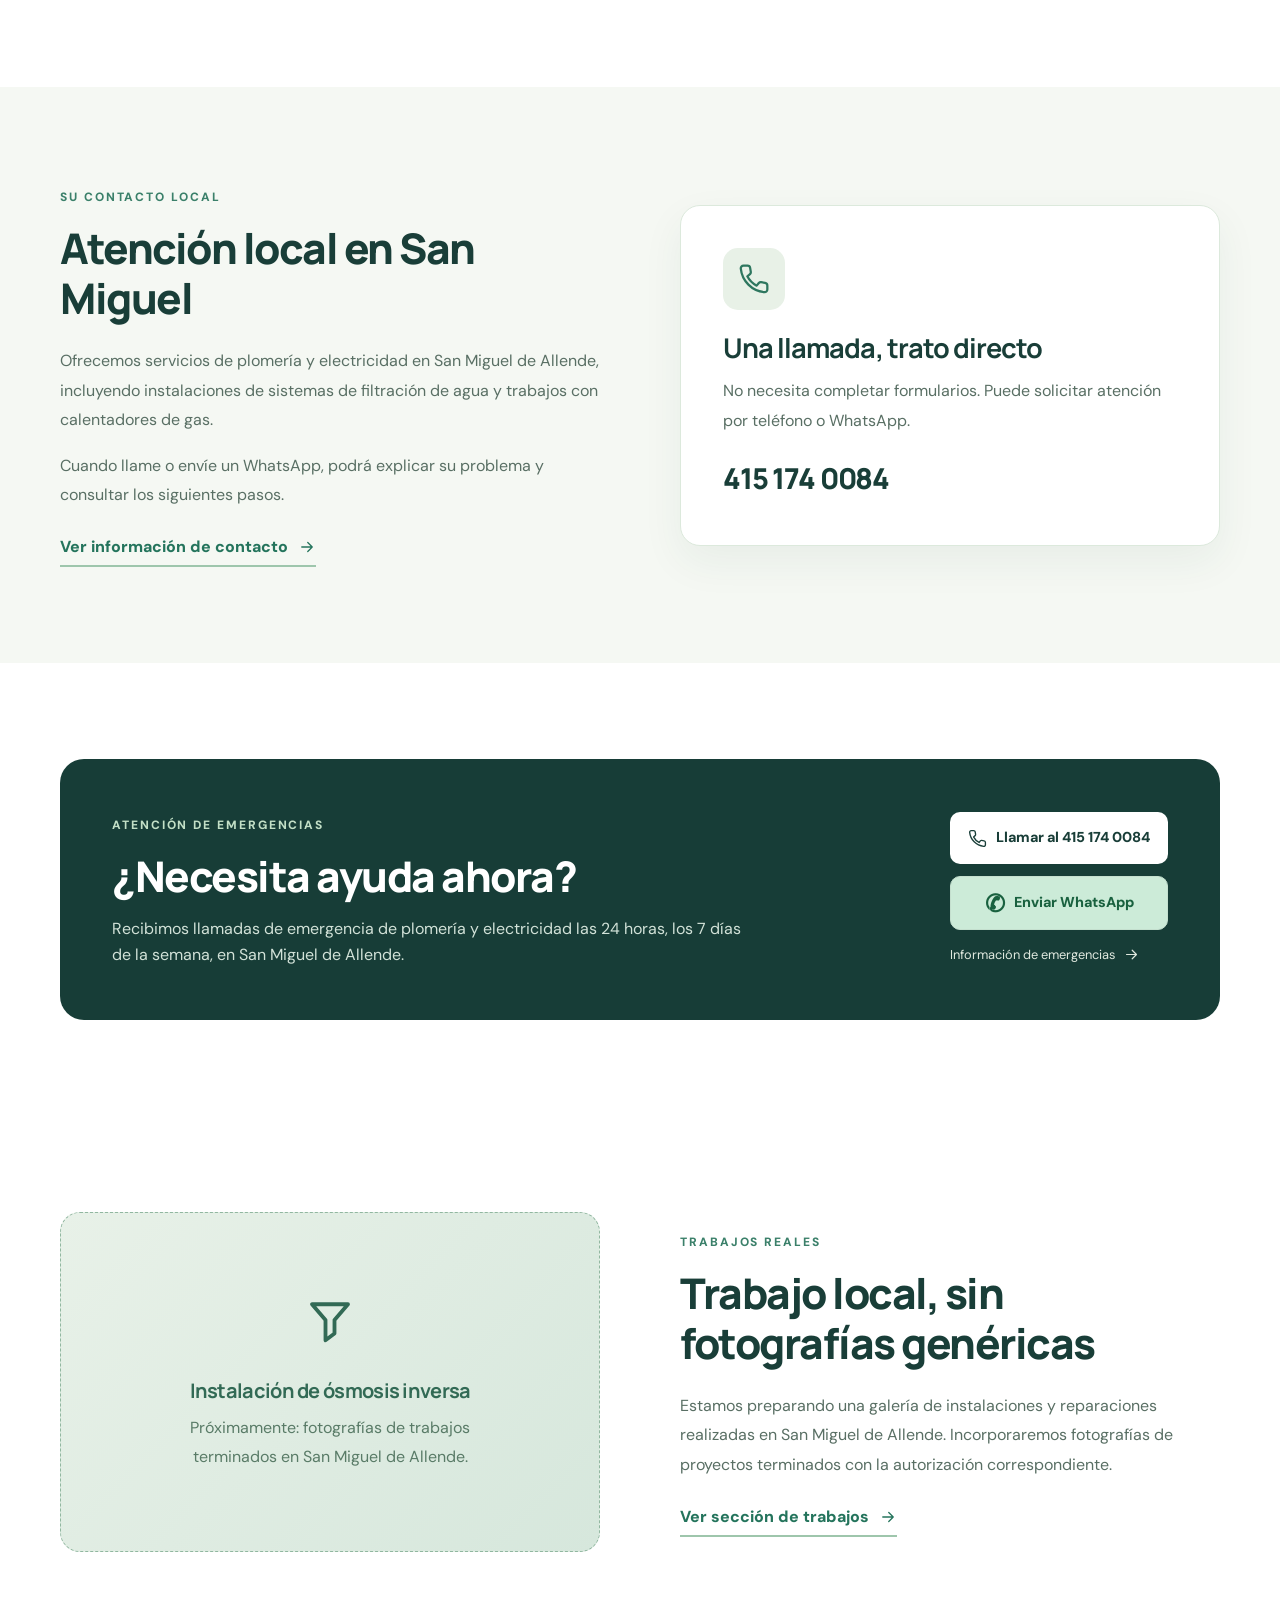
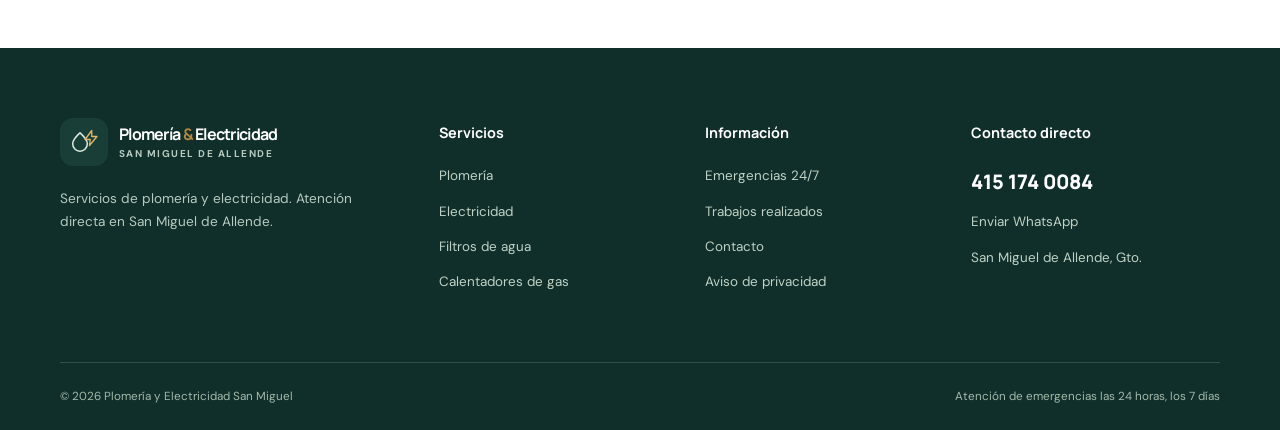
==== commit 7b34ff90: "Remove personal identity from public plumbing website" ====
--- a/index.html
+++ b/index.html
@@ -7,7 +7,7 @@
   gtag('js', new Date());
   gtag('config', 'G-FZ346NBR8F');
 </script>
-<meta charset="utf-8"><meta name="viewport" content="width=device-width,initial-scale=1"><title>Plomería y Electricidad en San Miguel de Allende | José Cruz Sánchez Torres</title><meta name="description" content="Plomero y electricista en San Miguel de Allende. Filtros de agua, calentadores de gas y atención de emergencias 24/7. Llame o escriba directamente a José."><link rel="canonical" href="https://plomeria-electricidad-san-miguel.mx/"><meta property="og:type" content="website"><meta property="og:locale" content="es_MX"><meta property="og:title" content="Plomería y Electricidad en San Miguel de Allende | José Cruz Sánchez Torres"><meta property="og:description" content="Plomero y electricista en San Miguel de Allende. Filtros de agua, calentadores de gas y atención de emergencias 24/7. Llame o escriba directamente a José."><meta property="og:url" content="https://plomeria-electricidad-san-miguel.mx/"><meta name="theme-color" content="#173d37"><link rel="icon" type="image/svg+xml" href="#contenido"><link rel="stylesheet" href="/assets/css/main.css"><script type="application/ld+json">{"@context":"https://schema.org","@type":["Plumber","Electrician"],"name":"José Cruz Sánchez Torres — Plomería y Electricidad San Miguel","url":"https://plomeria-electricidad-san-miguel.mx/","telephone":"+524151740084","description":"Servicios de plomería, electricidad, filtración de agua y calentadores de gas en San Miguel de Allende.","areaServed":{"@type":"City","name":"San Miguel de Allende","containedInPlace":{"@type":"AdministrativeArea","name":"Guanajuato"}},"availableLanguage":"es","hasOfferCatalog":{"@type":"OfferCatalog","name":"Servicios","itemListElement":[{"@type":"OfferCatalog","name":"Plomería","url":"https://plomeria-electricidad-san-miguel.mx/plomeria/"},{"@type":"OfferCatalog","name":"Electricidad","url":"https://plomeria-electricidad-san-miguel.mx/electricidad/"},{"@type":"OfferCatalog","name":"Filtros de agua","url":"https://plomeria-electricidad-san-miguel.mx/filtros-de-agua/"},{"@type":"OfferCatalog","name":"Calentadores de gas","url":"https://plomeria-electricidad-san-miguel.mx/calentadores-de-gas/"}]}}</script><script type="application/ld+json">{"@context":"https://schema.org","@type":"WebPage","name":"Plomería y Electricidad en San Miguel de Allende | José Cruz Sánchez Torres","description":"Plomero y electricista en San Miguel de Allende. Filtros de agua, calentadores de gas y atención de emergencias 24/7. Llame o escriba directamente a José.","url":"https://plomeria-electricidad-san-miguel.mx/","inLanguage":"es"}</script></head><body><a class="skip-link" href="#contenido">Saltar al contenido</a><div class="topline"><div class="wrap topline-inner"><span><svg width="15" height="15" viewBox="0 0 24 24" fill="none" stroke="currentColor" stroke-width="1.7" stroke-linecap="round" stroke-linejoin="round" aria-hidden="true"><path d="M3 6 9 3l6 3 6-3v15l-6 3-6-3-6 3V6ZM9 3v15m6-12v15"/></svg> San Miguel de Allende, Gto.</span><a href="tel:+524151740084"><svg width="15" height="15" viewBox="0 0 24 24" fill="none" stroke="currentColor" stroke-width="1.7" stroke-linecap="round" stroke-linejoin="round" aria-hidden="true"><path d="M12 22a10 10 0 1 0 0-20 10 10 0 0 0 0 20ZM12 6v6l4 2"/></svg> Emergencias 24/7 · 415 174 0084</a></div></div><header class="site-header"><div class="wrap nav-inner"><a class="brand" href="#contenido" aria-label="Plomería y Electricidad San Miguel, inicio"><span class="brand-mark"><svg width="22" height="22" viewBox="0 0 24 24" fill="none" stroke="currentColor" stroke-width="1.7" stroke-linecap="round" stroke-linejoin="round" aria-hidden="true"><path d="M12 22a8 8 0 0 0 8-8c0-5-8-12-8-12S4 9 4 14a8 8 0 0 0 8 8Z"/></svg><svg width="18" height="18" viewBox="0 0 24 24" fill="none" stroke="currentColor" stroke-width="1.7" stroke-linecap="round" stroke-linejoin="round" aria-hidden="true"><path d="m13 2-9 12h7l-1 8 10-12h-7l0-8Z"/></svg></span><span><strong>Plomería <i>&</i> Electricidad</strong><small>SAN MIGUEL DE ALLENDE</small></span></a><button class="menu-toggle" aria-label="Abrir menú" aria-expanded="false" aria-controls="nav-links"><span></span><span></span><span></span></button><nav class="nav-links" id="nav-links" aria-label="Navegación principal"><a href="#servicios">Servicios</a><a href="#contenido">Emergencias 24/7</a><a href="#contenido">Trabajos</a><a href="#contenido">Contacto</a><a class="nav-call" href="tel:+524151740084"><svg width="17" height="17" viewBox="0 0 24 24" fill="none" stroke="currentColor" stroke-width="1.7" stroke-linecap="round" stroke-linejoin="round" aria-hidden="true"><path d="M22 16.9v3a2 2 0 0 1-2.2 2A19.8 19.8 0 0 1 2.1 4.2 2 2 0 0 1 4.1 2h3a2 2 0 0 1 2 1.7l.5 3a2 2 0 0 1-.6 1.7L7 10a16 16 0 0 0 7 7l1.6-2a2 2 0 0 1 1.7-.6l3 .5a2 2 0 0 1 1.7 2Z"/></svg> Llamar ahora</a></nav></div></header><main id="contenido"><section class="hero"><div class="wrap hero-grid"><div class="hero-copy"><span class="eyebrow"><span class="eyebrow-dot"></span> Atención directa en San Miguel de Allende</span><h1>Plomería y electricidad <em>en buenas manos.</em></h1><p class="hero-lead">Instalaciones, reparaciones y atención de emergencias con José Cruz Sánchez Torres. Hable directamente con quien realizará el trabajo.</p><div class="hero-facts"><span><svg width="18" height="18" viewBox="0 0 24 24" fill="none" stroke="currentColor" stroke-width="1.7" stroke-linecap="round" stroke-linejoin="round" aria-hidden="true"><path d="M12 22a10 10 0 1 0 0-20 10 10 0 0 0 0 20ZM12 6v6l4 2"/></svg> Emergencias 24/7</span><span><svg width="18" height="18" viewBox="0 0 24 24" fill="none" stroke="currentColor" stroke-width="1.7" stroke-linecap="round" stroke-linejoin="round" aria-hidden="true"><path d="M3 6 9 3l6 3 6-3v15l-6 3-6-3-6 3V6ZM9 3v15m6-12v15"/></svg> San Miguel de Allende</span></div><div class="actions"><a class="btn btn-primary" href="tel:+524151740084"><svg width="19" height="19" viewBox="0 0 24 24" fill="none" stroke="currentColor" stroke-width="1.7" stroke-linecap="round" stroke-linejoin="round" aria-hidden="true"><path d="M22 16.9v3a2 2 0 0 1-2.2 2A19.8 19.8 0 0 1 2.1 4.2 2 2 0 0 1 4.1 2h3a2 2 0 0 1 2 1.7l.5 3a2 2 0 0 1-.6 1.7L7 10a16 16 0 0 0 7 7l1.6-2a2 2 0 0 1 1.7-.6l3 .5a2 2 0 0 1 1.7 2Z"/></svg> Llamar al 415 174 0084</a><a class="btn btn-whatsapp" href="https://wa.me/524151125653?text=Hola%2C%20encontr%C3%A9%20Plomer%C3%ADa%20y%20Electricidad%20San%20Miguel%20y%20necesito%20informaci%C3%B3n%20sobre%20un%20servicio%20en%20San%20Miguel%20de%20Allende." target="_blank" rel="noopener noreferrer"><span class="wa-mark" aria-hidden="true">✆</span> Enviar WhatsApp</a></div><p class="hero-note">Su llamada se conecta con José. Consulte disponibilidad y detalles directamente con él.</p></div><div class="hero-art" aria-label="Ilustración de una vivienda y servicios de plomería y electricidad"><div class="art-top"><span>JOSÉ CRUZ SÁNCHEZ TORRES</span><span class="art-status"><span></span> Contacto directo</span></div><svg viewBox="0 0 520 410" role="img" aria-label="Ilustración de casa con tuberías, grifo y luz"><defs><linearGradient id="house" x1="0" x2="1" y1="0" y2="1"><stop stop-color="#e4eae3"/><stop offset="1" stop-color="#cbd9d0"/></linearGradient></defs><circle cx="392" cy="112" r="88" fill="#dce8d9"/><circle cx="112" cy="295" r="83" fill="#dce8d9"/><path d="M92 195 258 72l166 123v158H92Z" fill="url(#house)" stroke="#173d37" stroke-width="5" stroke-linejoin="round"/><path d="M69 207 258 61l189 146" fill="none" stroke="#173d37" stroke-width="13" stroke-linecap="round" stroke-linejoin="round"/><rect x="220" y="251" width="78" height="102" rx="6" fill="#fff" stroke="#173d37" stroke-width="5"/><rect x="127" y="224" width="68" height="66" rx="6" fill="#fff" stroke="#173d37" stroke-width="5"/><path d="M161 224v66M127 257h68" stroke="#173d37" stroke-width="4"/><path d="M333 236h50v24h-50z" fill="#fff" stroke="#173d37" stroke-width="4"/><path d="M346 232v-25c0-15 27-15 27 0" fill="none" stroke="#173d37" stroke-width="7" stroke-linecap="round"/><path d="M360 261v32" stroke="#18836c" stroke-width="6" stroke-linecap="round"/><path d="m360 303-7 13a9 9 0 0 0 15 0Z" fill="#4d9dbe"/><path d="M260 140c-17 23-17 33 0 41 17-8 17-18 0-41Z" fill="#d1a45f" stroke="#173d37" stroke-width="3"/><path d="M258 182v15" stroke="#173d37" stroke-width="4"/><path d="M210 199h96" stroke="#173d37" stroke-width="4" stroke-linecap="round"/><circle cx="329" cy="122" r="31" fill="#fff" stroke="#173d37" stroke-width="4"/><path d="m335 102-22 26h16l-6 17 24-29h-17Z" fill="#d6a64d" stroke="#173d37" stroke-width="2"/></svg><div class="art-bottom"><div class="art-chip"><svg width="18" height="18" viewBox="0 0 24 24" fill="none" stroke="currentColor" stroke-width="1.7" stroke-linecap="round" stroke-linejoin="round" aria-hidden="true"><path d="M12 22a8 8 0 0 0 8-8c0-5-8-12-8-12S4 9 4 14a8 8 0 0 0 8 8Z"/></svg> Plomería</div><div class="art-chip"><svg width="18" height="18" viewBox="0 0 24 24" fill="none" stroke="currentColor" stroke-width="1.7" stroke-linecap="round" stroke-linejoin="round" aria-hidden="true"><path d="m13 2-9 12h7l-1 8 10-12h-7l0-8Z"/></svg> Electricidad</div><div class="art-chip"><svg width="18" height="18" viewBox="0 0 24 24" fill="none" stroke="currentColor" stroke-width="1.7" stroke-linecap="round" stroke-linejoin="round" aria-hidden="true"><path d="M12 22a10 10 0 1 0 0-20 10 10 0 0 0 0 20ZM12 6v6l4 2"/></svg> 24/7</div></div></div></div></section><section class="trust-band"><div class="wrap trust-inner"><div><strong>Trato directo</strong><span>Su llamada se conecta con José</span></div><div><strong>Atención local</strong><span>Solo San Miguel de Allende</span></div><div><strong>Emergencias</strong><span>Llamadas las 24 horas, todos los días</span></div></div></section><section class="section" id="servicios"><div class="wrap"><div class="section-intro"><span class="kicker">SERVICIOS</span><h2>Soluciones para su hogar</h2><p>Desde una fuga de agua hasta una instalación eléctrica, comuníquese con José y cuéntele qué necesita.</p></div><div class="service-grid"><a class="service-card" href="/plomeria/"><span class="service-icon"><svg width="28" height="28" viewBox="0 0 24 24" fill="none" stroke="currentColor" stroke-width="1.7" stroke-linecap="round" stroke-linejoin="round" aria-hidden="true"><path d="M12 22a8 8 0 0 0 8-8c0-5-8-12-8-12S4 9 4 14a8 8 0 0 0 8 8Z"/></svg></span><span class="service-title">Plomería</span><span class="service-description">Atención para fugas de agua, tuberías, llaves, sanitarios y problemas de plomería en San Miguel de Allende.</span><span class="card-link">Conocer el servicio <svg width="17" height="17" viewBox="0 0 24 24" fill="none" stroke="currentColor" stroke-width="1.7" stroke-linecap="round" stroke-linejoin="round" aria-hidden="true"><path d="M5 12h14m-6-6 6 6-6 6"/></svg></span></a><a class="service-card" href="/electricidad/"><span class="service-icon"><svg width="28" height="28" viewBox="0 0 24 24" fill="none" stroke="currentColor" stroke-width="1.7" stroke-linecap="round" stroke-linejoin="round" aria-hidden="true"><path d="m13 2-9 12h7l-1 8 10-12h-7l0-8Z"/></svg></span><span class="service-title">Electricidad</span><span class="service-description">Instalaciones y reparaciones eléctricas residenciales en San Miguel de Allende. Contacto directo con José.</span><span class="card-link">Conocer el servicio <svg width="17" height="17" viewBox="0 0 24 24" fill="none" stroke="currentColor" stroke-width="1.7" stroke-linecap="round" stroke-linejoin="round" aria-hidden="true"><path d="M5 12h14m-6-6 6 6-6 6"/></svg></span></a><a class="service-card" href="#contenido"><span class="service-icon"><svg width="28" height="28" viewBox="0 0 24 24" fill="none" stroke="currentColor" stroke-width="1.7" stroke-linecap="round" stroke-linejoin="round" aria-hidden="true"><path d="M4 5h16l-6 7v6l-4 3v-9L4 5Z"/></svg></span><span class="service-title">Filtros de agua</span><span class="service-description">Instalación de sistemas de filtración de agua y ósmosis inversa para el hogar en San Miguel de Allende.</span><span class="card-link">Conocer el servicio <svg width="17" height="17" viewBox="0 0 24 24" fill="none" stroke="currentColor" stroke-width="1.7" stroke-linecap="round" stroke-linejoin="round" aria-hidden="true"><path d="M5 12h14m-6-6 6 6-6 6"/></svg></span></a><a class="service-card" href="#contenido"><span class="service-icon"><svg width="28" height="28" viewBox="0 0 24 24" fill="none" stroke="currentColor" stroke-width="1.7" stroke-linecap="round" stroke-linejoin="round" aria-hidden="true"><path d="M12 22c4.5 0 8-3.4 8-8 0-4.2-3-7-4-8-.2 3-1.5 4.2-3 5-1-3-1.5-6-1-9-4 3-7 7-7 12 0 4.6 2.5 8 7 8Z"/></svg></span><span class="service-title">Calentadores de gas</span><span class="service-description">Consulte con José sobre instalación y reparación de calentadores de agua a gas en San Miguel de Allende.</span><span class="card-link">Conocer el servicio <svg width="17" height="17" viewBox="0 0 24 24" fill="none" stroke="currentColor" stroke-width="1.7" stroke-linecap="round" stroke-linejoin="round" aria-hidden="true"><path d="M5 12h14m-6-6 6 6-6 6"/></svg></span></a></div></div></section><section class="section section-tint"><div class="wrap split"><div><span class="kicker">SU CONTACTO LOCAL</span><h2>Conozca a José</h2><p>José Cruz Sánchez Torres ofrece servicios de plomería y electricidad en San Miguel de Allende. También realiza instalaciones de sistemas de filtración de agua y trabajos con calentadores de gas.</p><p>Cuando llame o envíe un WhatsApp, podrá explicarle su problema directamente y consultar los siguientes pasos.</p><a class="text-link" href="#contenido">Ver información de contacto <svg width="18" height="18" viewBox="0 0 24 24" fill="none" stroke="currentColor" stroke-width="1.7" stroke-linecap="round" stroke-linejoin="round" aria-hidden="true"><path d="M5 12h14m-6-6 6 6-6 6"/></svg></a></div><div class="feature-panel"><span class="feature-icon"><svg width="32" height="32" viewBox="0 0 24 24" fill="none" stroke="currentColor" stroke-width="1.7" stroke-linecap="round" stroke-linejoin="round" aria-hidden="true"><path d="M22 16.9v3a2 2 0 0 1-2.2 2A19.8 19.8 0 0 1 2.1 4.2 2 2 0 0 1 4.1 2h3a2 2 0 0 1 2 1.7l.5 3a2 2 0 0 1-.6 1.7L7 10a16 16 0 0 0 7 7l1.6-2a2 2 0 0 1 1.7-.6l3 .5a2 2 0 0 1 1.7 2Z"/></svg></span><h3>Una llamada, trato directo</h3><p>No necesita completar formularios. Las llamadas se conectan con José y los mensajes de WhatsApp llegan directamente a su número.</p><div class="feature-number">415 174 0084</div></div></div></section><section class="section"><div class="wrap emergency-banner"><div><span class="kicker kicker-light">ATENCIÓN DE EMERGENCIAS</span><h2>¿Necesita ayuda ahora?</h2><p>José acepta llamadas de emergencia de plomería y electricidad las 24 horas, los 7 días de la semana, en San Miguel de Allende.</p></div><div><div class="actions"><a class="btn btn-primary" href="tel:+524151740084"><svg width="19" height="19" viewBox="0 0 24 24" fill="none" stroke="currentColor" stroke-width="1.7" stroke-linecap="round" stroke-linejoin="round" aria-hidden="true"><path d="M22 16.9v3a2 2 0 0 1-2.2 2A19.8 19.8 0 0 1 2.1 4.2 2 2 0 0 1 4.1 2h3a2 2 0 0 1 2 1.7l.5 3a2 2 0 0 1-.6 1.7L7 10a16 16 0 0 0 7 7l1.6-2a2 2 0 0 1 1.7-.6l3 .5a2 2 0 0 1 1.7 2Z"/></svg> Llamar al 415 174 0084</a><a class="btn btn-whatsapp" href="https://wa.me/524151125653?text=Hola%2C%20encontr%C3%A9%20Plomer%C3%ADa%20y%20Electricidad%20San%20Miguel%20y%20necesito%20informaci%C3%B3n%20sobre%20un%20servicio%20en%20San%20Miguel%20de%20Allende." target="_blank" rel="noopener noreferrer"><span class="wa-mark" aria-hidden="true">✆</span> Enviar WhatsApp</a></div><a class="emergency-link" href="#contenido">Información de emergencias <svg width="17" height="17" viewBox="0 0 24 24" fill="none" stroke="currentColor" stroke-width="1.7" stroke-linecap="round" stroke-linejoin="round" aria-hidden="true"><path d="M5 12h14m-6-6 6 6-6 6"/></svg></a></div></div></section><section class="section"><div class="wrap split"><div class="photo-placeholder"><span><svg width="54" height="54" viewBox="0 0 24 24" fill="none" stroke="currentColor" stroke-width="1.7" stroke-linecap="round" stroke-linejoin="round" aria-hidden="true"><path d="M4 5h16l-6 7v6l-4 3v-9L4 5Z"/></svg></span><h3>Instalación de ósmosis inversa</h3><p>Próximamente: fotografías del trabajo terminado de José en San Miguel de Allende.</p></div><div><span class="kicker">TRABAJOS REALES</span><h2>Trabajo local, sin fotografías genéricas</h2><p>Estamos preparando una galería de instalaciones y reparaciones realizadas por José. Incorporaremos fotografías de proyectos terminados con la autorización correspondiente.</p><a class="text-link" href="#contenido">Ver sección de trabajos <svg width="18" height="18" viewBox="0 0 24 24" fill="none" stroke="currentColor" stroke-width="1.7" stroke-linecap="round" stroke-linejoin="round" aria-hidden="true"><path d="M5 12h14m-6-6 6 6-6 6"/></svg></a></div></div></section></main><footer class="footer"><div class="wrap footer-main"><div><a class="brand footer-brand" href="#contenido"><span class="brand-mark"><svg width="22" height="22" viewBox="0 0 24 24" fill="none" stroke="currentColor" stroke-width="1.7" stroke-linecap="round" stroke-linejoin="round" aria-hidden="true"><path d="M12 22a8 8 0 0 0 8-8c0-5-8-12-8-12S4 9 4 14a8 8 0 0 0 8 8Z"/></svg><svg width="18" height="18" viewBox="0 0 24 24" fill="none" stroke="currentColor" stroke-width="1.7" stroke-linecap="round" stroke-linejoin="round" aria-hidden="true"><path d="m13 2-9 12h7l-1 8 10-12h-7l0-8Z"/></svg></span><span><strong>Plomería <i>&</i> Electricidad</strong><small>SAN MIGUEL DE ALLENDE</small></span></a><p>Servicios de José Cruz Sánchez Torres. Atención directa en San Miguel de Allende.</p></div><div><h3>Servicios</h3><a href="#contenido">Plomería</a><a href="#contenido">Electricidad</a><a href="#contenido">Filtros de agua</a><a href="#contenido">Calentadores de gas</a></div><div><h3>Información</h3><a href="#contenido">Emergencias 24/7</a><a href="#contenido">Trabajos realizados</a><a href="#contenido">Contacto</a><a href="#contenido">Aviso de privacidad</a></div><div><h3>Contacto directo</h3><a class="footer-number" href="tel:+524151740084">415 174 0084</a><a href="https://wa.me/524151125653?text=Hola%2C%20encontr%C3%A9%20Plomer%C3%ADa%20y%20Electricidad%20San%20Miguel%20y%20necesito%20informaci%C3%B3n%20sobre%20un%20servicio%20en%20San%20Miguel%20de%20Allende." target="_blank" rel="noopener noreferrer">WhatsApp de José</a><span>San Miguel de Allende, Gto.</span></div></div><div class="wrap footer-bottom"><span>© 2026 Plomería y Electricidad San Miguel</span><span>Atención de emergencias las 24 horas, los 7 días</span></div></footer><div class="mobile-cta"><a href="tel:+524151740084"><svg width="20" height="20" viewBox="0 0 24 24" fill="none" stroke="currentColor" stroke-width="1.7" stroke-linecap="round" stroke-linejoin="round" aria-hidden="true"><path d="M22 16.9v3a2 2 0 0 1-2.2 2A19.8 19.8 0 0 1 2.1 4.2 2 2 0 0 1 4.1 2h3a2 2 0 0 1 2 1.7l.5 3a2 2 0 0 1-.6 1.7L7 10a16 16 0 0 0 7 7l1.6-2a2 2 0 0 1 1.7-.6l3 .5a2 2 0 0 1 1.7 2Z"/></svg> Llamar</a><a href="https://wa.me/524151125653?text=Hola%2C%20encontr%C3%A9%20Plomer%C3%ADa%20y%20Electricidad%20San%20Miguel%20y%20necesito%20informaci%C3%B3n%20sobre%20un%20servicio%20en%20San%20Miguel%20de%20Allende." target="_blank" rel="noopener noreferrer">✆ WhatsApp</a></div><script>const menu = document.querySelector('.menu-toggle');
+<meta charset="utf-8"><meta name="viewport" content="width=device-width,initial-scale=1"><title>Plomería y Electricidad en San Miguel de Allende | Plomería y Electricidad San Miguel</title><meta name="description" content="Plomero y electricista en San Miguel de Allende. Filtros de agua, calentadores de gas y atención de emergencias 24/7. Solicite atención local por teléfono o WhatsApp."><link rel="canonical" href="https://plomeria-electricidad-san-miguel.mx/"><meta property="og:type" content="website"><meta property="og:locale" content="es_MX"><meta property="og:title" content="Plomería y Electricidad en San Miguel de Allende | Plomería y Electricidad San Miguel"><meta property="og:description" content="Plomero y electricista en San Miguel de Allende. Filtros de agua, calentadores de gas y atención de emergencias 24/7. Solicite atención local por teléfono o WhatsApp."><meta property="og:url" content="https://plomeria-electricidad-san-miguel.mx/"><meta name="theme-color" content="#173d37"><link rel="icon" type="image/svg+xml" href="#contenido"><link rel="stylesheet" href="/assets/css/main.css"><script type="application/ld+json">{"@context":"https://schema.org","@type":["Plumber","Electrician"],"name":"Plomería y Electricidad San Miguel","url":"https://plomeria-electricidad-san-miguel.mx/","telephone":"+524151740084","description":"Servicios de plomería, electricidad, filtración de agua y calentadores de gas en San Miguel de Allende.","areaServed":{"@type":"City","name":"San Miguel de Allende","containedInPlace":{"@type":"AdministrativeArea","name":"Guanajuato"}},"availableLanguage":"es","hasOfferCatalog":{"@type":"OfferCatalog","name":"Servicios","itemListElement":[{"@type":"OfferCatalog","name":"Plomería","url":"https://plomeria-electricidad-san-miguel.mx/plomeria/"},{"@type":"OfferCatalog","name":"Electricidad","url":"https://plomeria-electricidad-san-miguel.mx/electricidad/"},{"@type":"OfferCatalog","name":"Filtros de agua","url":"https://plomeria-electricidad-san-miguel.mx/filtros-de-agua/"},{"@type":"OfferCatalog","name":"Calentadores de gas","url":"https://plomeria-electricidad-san-miguel.mx/calentadores-de-gas/"}]}}</script><script type="application/ld+json">{"@context":"https://schema.org","@type":"WebPage","name":"Plomería y Electricidad en San Miguel de Allende | Plomería y Electricidad San Miguel","description":"Plomero y electricista en San Miguel de Allende. Filtros de agua, calentadores de gas y atención de emergencias 24/7. Solicite atención local por teléfono o WhatsApp.","url":"https://plomeria-electricidad-san-miguel.mx/","inLanguage":"es"}</script></head><body><a class="skip-link" href="#contenido">Saltar al contenido</a><div class="topline"><div class="wrap topline-inner"><span><svg width="15" height="15" viewBox="0 0 24 24" fill="none" stroke="currentColor" stroke-width="1.7" stroke-linecap="round" stroke-linejoin="round" aria-hidden="true"><path d="M3 6 9 3l6 3 6-3v15l-6 3-6-3-6 3V6ZM9 3v15m6-12v15"/></svg> San Miguel de Allende, Gto.</span><a href="tel:+524151740084"><svg width="15" height="15" viewBox="0 0 24 24" fill="none" stroke="currentColor" stroke-width="1.7" stroke-linecap="round" stroke-linejoin="round" aria-hidden="true"><path d="M12 22a10 10 0 1 0 0-20 10 10 0 0 0 0 20ZM12 6v6l4 2"/></svg> Emergencias 24/7 · 415 174 0084</a></div></div><header class="site-header"><div class="wrap nav-inner"><a class="brand" href="#contenido" aria-label="Plomería y Electricidad San Miguel, inicio"><span class="brand-mark"><svg width="22" height="22" viewBox="0 0 24 24" fill="none" stroke="currentColor" stroke-width="1.7" stroke-linecap="round" stroke-linejoin="round" aria-hidden="true"><path d="M12 22a8 8 0 0 0 8-8c0-5-8-12-8-12S4 9 4 14a8 8 0 0 0 8 8Z"/></svg><svg width="18" height="18" viewBox="0 0 24 24" fill="none" stroke="currentColor" stroke-width="1.7" stroke-linecap="round" stroke-linejoin="round" aria-hidden="true"><path d="m13 2-9 12h7l-1 8 10-12h-7l0-8Z"/></svg></span><span><strong>Plomería <i>&</i> Electricidad</strong><small>SAN MIGUEL DE ALLENDE</small></span></a><button class="menu-toggle" aria-label="Abrir menú" aria-expanded="false" aria-controls="nav-links"><span></span><span></span><span></span></button><nav class="nav-links" id="nav-links" aria-label="Navegación principal"><a href="#servicios">Servicios</a><a href="#contenido">Emergencias 24/7</a><a href="#contenido">Trabajos</a><a href="#contenido">Contacto</a><a class="nav-call" href="tel:+524151740084"><svg width="17" height="17" viewBox="0 0 24 24" fill="none" stroke="currentColor" stroke-width="1.7" stroke-linecap="round" stroke-linejoin="round" aria-hidden="true"><path d="M22 16.9v3a2 2 0 0 1-2.2 2A19.8 19.8 0 0 1 2.1 4.2 2 2 0 0 1 4.1 2h3a2 2 0 0 1 2 1.7l.5 3a2 2 0 0 1-.6 1.7L7 10a16 16 0 0 0 7 7l1.6-2a2 2 0 0 1 1.7-.6l3 .5a2 2 0 0 1 1.7 2Z"/></svg> Llamar ahora</a></nav></div></header><main id="contenido"><section class="hero"><div class="wrap hero-grid"><div class="hero-copy"><span class="eyebrow"><span class="eyebrow-dot"></span> Atención directa en San Miguel de Allende</span><h1>Plomería y electricidad <em>en buenas manos.</em></h1><p class="hero-lead">Instalaciones, reparaciones y atención de emergencias de plomería y electricidad en San Miguel de Allende. Consulte disponibilidad por teléfono o WhatsApp.</p><div class="hero-facts"><span><svg width="18" height="18" viewBox="0 0 24 24" fill="none" stroke="currentColor" stroke-width="1.7" stroke-linecap="round" stroke-linejoin="round" aria-hidden="true"><path d="M12 22a10 10 0 1 0 0-20 10 10 0 0 0 0 20ZM12 6v6l4 2"/></svg> Emergencias 24/7</span><span><svg width="18" height="18" viewBox="0 0 24 24" fill="none" stroke="currentColor" stroke-width="1.7" stroke-linecap="round" stroke-linejoin="round" aria-hidden="true"><path d="M3 6 9 3l6 3 6-3v15l-6 3-6-3-6 3V6ZM9 3v15m6-12v15"/></svg> San Miguel de Allende</span></div><div class="actions"><a class="btn btn-primary" href="tel:+524151740084"><svg width="19" height="19" viewBox="0 0 24 24" fill="none" stroke="currentColor" stroke-width="1.7" stroke-linecap="round" stroke-linejoin="round" aria-hidden="true"><path d="M22 16.9v3a2 2 0 0 1-2.2 2A19.8 19.8 0 0 1 2.1 4.2 2 2 0 0 1 4.1 2h3a2 2 0 0 1 2 1.7l.5 3a2 2 0 0 1-.6 1.7L7 10a16 16 0 0 0 7 7l1.6-2a2 2 0 0 1 1.7-.6l3 .5a2 2 0 0 1 1.7 2Z"/></svg> Llamar al 415 174 0084</a><a class="btn btn-whatsapp" href="https://wa.me/524151125653?text=Hola%2C%20encontr%C3%A9%20Plomer%C3%ADa%20y%20Electricidad%20San%20Miguel%20y%20necesito%20informaci%C3%B3n%20sobre%20un%20servicio%20en%20San%20Miguel%20de%20Allende." target="_blank" rel="noopener noreferrer"><span class="wa-mark" aria-hidden="true">✆</span> Enviar WhatsApp</a></div><p class="hero-note">Llame para consultar disponibilidad y detalles del servicio.</p></div><div class="hero-art" aria-label="Ilustración de una vivienda y servicios de plomería y electricidad"><div class="art-top"><span>SERVICIOS EN SAN MIGUEL</span><span class="art-status"><span></span> Contacto directo</span></div><svg viewBox="0 0 520 410" role="img" aria-label="Ilustración de casa con tuberías, grifo y luz"><defs><linearGradient id="house" x1="0" x2="1" y1="0" y2="1"><stop stop-color="#e4eae3"/><stop offset="1" stop-color="#cbd9d0"/></linearGradient></defs><circle cx="392" cy="112" r="88" fill="#dce8d9"/><circle cx="112" cy="295" r="83" fill="#dce8d9"/><path d="M92 195 258 72l166 123v158H92Z" fill="url(#house)" stroke="#173d37" stroke-width="5" stroke-linejoin="round"/><path d="M69 207 258 61l189 146" fill="none" stroke="#173d37" stroke-width="13" stroke-linecap="round" stroke-linejoin="round"/><rect x="220" y="251" width="78" height="102" rx="6" fill="#fff" stroke="#173d37" stroke-width="5"/><rect x="127" y="224" width="68" height="66" rx="6" fill="#fff" stroke="#173d37" stroke-width="5"/><path d="M161 224v66M127 257h68" stroke="#173d37" stroke-width="4"/><path d="M333 236h50v24h-50z" fill="#fff" stroke="#173d37" stroke-width="4"/><path d="M346 232v-25c0-15 27-15 27 0" fill="none" stroke="#173d37" stroke-width="7" stroke-linecap="round"/><path d="M360 261v32" stroke="#18836c" stroke-width="6" stroke-linecap="round"/><path d="m360 303-7 13a9 9 0 0 0 15 0Z" fill="#4d9dbe"/><path d="M260 140c-17 23-17 33 0 41 17-8 17-18 0-41Z" fill="#d1a45f" stroke="#173d37" stroke-width="3"/><path d="M258 182v15" stroke="#173d37" stroke-width="4"/><path d="M210 199h96" stroke="#173d37" stroke-width="4" stroke-linecap="round"/><circle cx="329" cy="122" r="31" fill="#fff" stroke="#173d37" stroke-width="4"/><path d="m335 102-22 26h16l-6 17 24-29h-17Z" fill="#d6a64d" stroke="#173d37" stroke-width="2"/></svg><div class="art-bottom"><div class="art-chip"><svg width="18" height="18" viewBox="0 0 24 24" fill="none" stroke="currentColor" stroke-width="1.7" stroke-linecap="round" stroke-linejoin="round" aria-hidden="true"><path d="M12 22a8 8 0 0 0 8-8c0-5-8-12-8-12S4 9 4 14a8 8 0 0 0 8 8Z"/></svg> Plomería</div><div class="art-chip"><svg width="18" height="18" viewBox="0 0 24 24" fill="none" stroke="currentColor" stroke-width="1.7" stroke-linecap="round" stroke-linejoin="round" aria-hidden="true"><path d="m13 2-9 12h7l-1 8 10-12h-7l0-8Z"/></svg> Electricidad</div><div class="art-chip"><svg width="18" height="18" viewBox="0 0 24 24" fill="none" stroke="currentColor" stroke-width="1.7" stroke-linecap="round" stroke-linejoin="round" aria-hidden="true"><path d="M12 22a10 10 0 1 0 0-20 10 10 0 0 0 0 20ZM12 6v6l4 2"/></svg> 24/7</div></div></div></div></section><section class="trust-band"><div class="wrap trust-inner"><div><strong>Trato directo</strong><span>Atención por teléfono</span></div><div><strong>Atención local</strong><span>Solo San Miguel de Allende</span></div><div><strong>Emergencias</strong><span>Llamadas las 24 horas, todos los días</span></div></div></section><section class="section" id="servicios"><div class="wrap"><div class="section-intro"><span class="kicker">SERVICIOS</span><h2>Soluciones para su hogar</h2><p>Desde una fuga de agua hasta una instalación eléctrica, contáctenos y cuéntenos qué necesita.</p></div><div class="service-grid"><a class="service-card" href="/plomeria/"><span class="service-icon"><svg width="28" height="28" viewBox="0 0 24 24" fill="none" stroke="currentColor" stroke-width="1.7" stroke-linecap="round" stroke-linejoin="round" aria-hidden="true"><path d="M12 22a8 8 0 0 0 8-8c0-5-8-12-8-12S4 9 4 14a8 8 0 0 0 8 8Z"/></svg></span><span class="service-title">Plomería</span><span class="service-description">Atención para fugas de agua, tuberías, llaves, sanitarios y problemas de plomería en San Miguel de Allende.</span><span class="card-link">Conocer el servicio <svg width="17" height="17" viewBox="0 0 24 24" fill="none" stroke="currentColor" stroke-width="1.7" stroke-linecap="round" stroke-linejoin="round" aria-hidden="true"><path d="M5 12h14m-6-6 6 6-6 6"/></svg></span></a><a class="service-card" href="/electricidad/"><span class="service-icon"><svg width="28" height="28" viewBox="0 0 24 24" fill="none" stroke="currentColor" stroke-width="1.7" stroke-linecap="round" stroke-linejoin="round" aria-hidden="true"><path d="m13 2-9 12h7l-1 8 10-12h-7l0-8Z"/></svg></span><span class="service-title">Electricidad</span><span class="service-description">Instalaciones y reparaciones eléctricas residenciales en San Miguel de Allende. Solicite atención local.</span><span class="card-link">Conocer el servicio <svg width="17" height="17" viewBox="0 0 24 24" fill="none" stroke="currentColor" stroke-width="1.7" stroke-linecap="round" stroke-linejoin="round" aria-hidden="true"><path d="M5 12h14m-6-6 6 6-6 6"/></svg></span></a><a class="service-card" href="#contenido"><span class="service-icon"><svg width="28" height="28" viewBox="0 0 24 24" fill="none" stroke="currentColor" stroke-width="1.7" stroke-linecap="round" stroke-linejoin="round" aria-hidden="true"><path d="M4 5h16l-6 7v6l-4 3v-9L4 5Z"/></svg></span><span class="service-title">Filtros de agua</span><span class="service-description">Instalación de sistemas de filtración de agua y ósmosis inversa para el hogar en San Miguel de Allende.</span><span class="card-link">Conocer el servicio <svg width="17" height="17" viewBox="0 0 24 24" fill="none" stroke="currentColor" stroke-width="1.7" stroke-linecap="round" stroke-linejoin="round" aria-hidden="true"><path d="M5 12h14m-6-6 6 6-6 6"/></svg></span></a><a class="service-card" href="#contenido"><span class="service-icon"><svg width="28" height="28" viewBox="0 0 24 24" fill="none" stroke="currentColor" stroke-width="1.7" stroke-linecap="round" stroke-linejoin="round" aria-hidden="true"><path d="M12 22c4.5 0 8-3.4 8-8 0-4.2-3-7-4-8-.2 3-1.5 4.2-3 5-1-3-1.5-6-1-9-4 3-7 7-7 12 0 4.6 2.5 8 7 8Z"/></svg></span><span class="service-title">Calentadores de gas</span><span class="service-description">Consulte sobre instalación y reparación de calentadores de agua a gas en San Miguel de Allende.</span><span class="card-link">Conocer el servicio <svg width="17" height="17" viewBox="0 0 24 24" fill="none" stroke="currentColor" stroke-width="1.7" stroke-linecap="round" stroke-linejoin="round" aria-hidden="true"><path d="M5 12h14m-6-6 6 6-6 6"/></svg></span></a></div></div></section><section class="section section-tint"><div class="wrap split"><div><span class="kicker">SU CONTACTO LOCAL</span><h2>Atención local en San Miguel</h2><p>Ofrecemos servicios de plomería y electricidad en San Miguel de Allende, incluyendo instalaciones de sistemas de filtración de agua y trabajos con calentadores de gas.</p><p>Cuando llame o envíe un WhatsApp, podrá explicar su problema y consultar los siguientes pasos.</p><a class="text-link" href="#contenido">Ver información de contacto <svg width="18" height="18" viewBox="0 0 24 24" fill="none" stroke="currentColor" stroke-width="1.7" stroke-linecap="round" stroke-linejoin="round" aria-hidden="true"><path d="M5 12h14m-6-6 6 6-6 6"/></svg></a></div><div class="feature-panel"><span class="feature-icon"><svg width="32" height="32" viewBox="0 0 24 24" fill="none" stroke="currentColor" stroke-width="1.7" stroke-linecap="round" stroke-linejoin="round" aria-hidden="true"><path d="M22 16.9v3a2 2 0 0 1-2.2 2A19.8 19.8 0 0 1 2.1 4.2 2 2 0 0 1 4.1 2h3a2 2 0 0 1 2 1.7l.5 3a2 2 0 0 1-.6 1.7L7 10a16 16 0 0 0 7 7l1.6-2a2 2 0 0 1 1.7-.6l3 .5a2 2 0 0 1 1.7 2Z"/></svg></span><h3>Una llamada, trato directo</h3><p>No necesita completar formularios. Puede solicitar atención por teléfono o WhatsApp.</p><div class="feature-number">415 174 0084</div></div></div></section><section class="section"><div class="wrap emergency-banner"><div><span class="kicker kicker-light">ATENCIÓN DE EMERGENCIAS</span><h2>¿Necesita ayuda ahora?</h2><p>Recibimos llamadas de emergencia de plomería y electricidad las 24 horas, los 7 días de la semana, en San Miguel de Allende.</p></div><div><div class="actions"><a class="btn btn-primary" href="tel:+524151740084"><svg width="19" height="19" viewBox="0 0 24 24" fill="none" stroke="currentColor" stroke-width="1.7" stroke-linecap="round" stroke-linejoin="round" aria-hidden="true"><path d="M22 16.9v3a2 2 0 0 1-2.2 2A19.8 19.8 0 0 1 2.1 4.2 2 2 0 0 1 4.1 2h3a2 2 0 0 1 2 1.7l.5 3a2 2 0 0 1-.6 1.7L7 10a16 16 0 0 0 7 7l1.6-2a2 2 0 0 1 1.7-.6l3 .5a2 2 0 0 1 1.7 2Z"/></svg> Llamar al 415 174 0084</a><a class="btn btn-whatsapp" href="https://wa.me/524151125653?text=Hola%2C%20encontr%C3%A9%20Plomer%C3%ADa%20y%20Electricidad%20San%20Miguel%20y%20necesito%20informaci%C3%B3n%20sobre%20un%20servicio%20en%20San%20Miguel%20de%20Allende." target="_blank" rel="noopener noreferrer"><span class="wa-mark" aria-hidden="true">✆</span> Enviar WhatsApp</a></div><a class="emergency-link" href="#contenido">Información de emergencias <svg width="17" height="17" viewBox="0 0 24 24" fill="none" stroke="currentColor" stroke-width="1.7" stroke-linecap="round" stroke-linejoin="round" aria-hidden="true"><path d="M5 12h14m-6-6 6 6-6 6"/></svg></a></div></div></section><section class="section"><div class="wrap split"><div class="photo-placeholder"><span><svg width="54" height="54" viewBox="0 0 24 24" fill="none" stroke="currentColor" stroke-width="1.7" stroke-linecap="round" stroke-linejoin="round" aria-hidden="true"><path d="M4 5h16l-6 7v6l-4 3v-9L4 5Z"/></svg></span><h3>Instalación de ósmosis inversa</h3><p>Próximamente: fotografías de trabajos terminados en San Miguel de Allende.</p></div><div><span class="kicker">TRABAJOS REALES</span><h2>Trabajo local, sin fotografías genéricas</h2><p>Estamos preparando una galería de instalaciones y reparaciones realizadas en San Miguel de Allende. Incorporaremos fotografías de proyectos terminados con la autorización correspondiente.</p><a class="text-link" href="#contenido">Ver sección de trabajos <svg width="18" height="18" viewBox="0 0 24 24" fill="none" stroke="currentColor" stroke-width="1.7" stroke-linecap="round" stroke-linejoin="round" aria-hidden="true"><path d="M5 12h14m-6-6 6 6-6 6"/></svg></a></div></div></section></main><footer class="footer"><div class="wrap footer-main"><div><a class="brand footer-brand" href="#contenido"><span class="brand-mark"><svg width="22" height="22" viewBox="0 0 24 24" fill="none" stroke="currentColor" stroke-width="1.7" stroke-linecap="round" stroke-linejoin="round" aria-hidden="true"><path d="M12 22a8 8 0 0 0 8-8c0-5-8-12-8-12S4 9 4 14a8 8 0 0 0 8 8Z"/></svg><svg width="18" height="18" viewBox="0 0 24 24" fill="none" stroke="currentColor" stroke-width="1.7" stroke-linecap="round" stroke-linejoin="round" aria-hidden="true"><path d="m13 2-9 12h7l-1 8 10-12h-7l0-8Z"/></svg></span><span><strong>Plomería <i>&</i> Electricidad</strong><small>SAN MIGUEL DE ALLENDE</small></span></a><p>Servicios de plomería y electricidad. Atención directa en San Miguel de Allende.</p></div><div><h3>Servicios</h3><a href="#contenido">Plomería</a><a href="#contenido">Electricidad</a><a href="#contenido">Filtros de agua</a><a href="#contenido">Calentadores de gas</a></div><div><h3>Información</h3><a href="#contenido">Emergencias 24/7</a><a href="#contenido">Trabajos realizados</a><a href="#contenido">Contacto</a><a href="#contenido">Aviso de privacidad</a></div><div><h3>Contacto directo</h3><a class="footer-number" href="tel:+524151740084">415 174 0084</a><a href="https://wa.me/524151125653?text=Hola%2C%20encontr%C3%A9%20Plomer%C3%ADa%20y%20Electricidad%20San%20Miguel%20y%20necesito%20informaci%C3%B3n%20sobre%20un%20servicio%20en%20San%20Miguel%20de%20Allende." target="_blank" rel="noopener noreferrer">Enviar WhatsApp</a><span>San Miguel de Allende, Gto.</span></div></div><div class="wrap footer-bottom"><span>© 2026 Plomería y Electricidad San Miguel</span><span>Atención de emergencias las 24 horas, los 7 días</span></div></footer><div class="mobile-cta"><a href="tel:+524151740084"><svg width="20" height="20" viewBox="0 0 24 24" fill="none" stroke="currentColor" stroke-width="1.7" stroke-linecap="round" stroke-linejoin="round" aria-hidden="true"><path d="M22 16.9v3a2 2 0 0 1-2.2 2A19.8 19.8 0 0 1 2.1 4.2 2 2 0 0 1 4.1 2h3a2 2 0 0 1 2 1.7l.5 3a2 2 0 0 1-.6 1.7L7 10a16 16 0 0 0 7 7l1.6-2a2 2 0 0 1 1.7-.6l3 .5a2 2 0 0 1 1.7 2Z"/></svg> Llamar</a><a href="https://wa.me/524151125653?text=Hola%2C%20encontr%C3%A9%20Plomer%C3%ADa%20y%20Electricidad%20San%20Miguel%20y%20necesito%20informaci%C3%B3n%20sobre%20un%20servicio%20en%20San%20Miguel%20de%20Allende." target="_blank" rel="noopener noreferrer">✆ WhatsApp</a></div><script>const menu = document.querySelector('.menu-toggle');
 const links = document.querySelector('.nav-links');
 if (menu && links) {
   menu.addEventListener('click', () => {
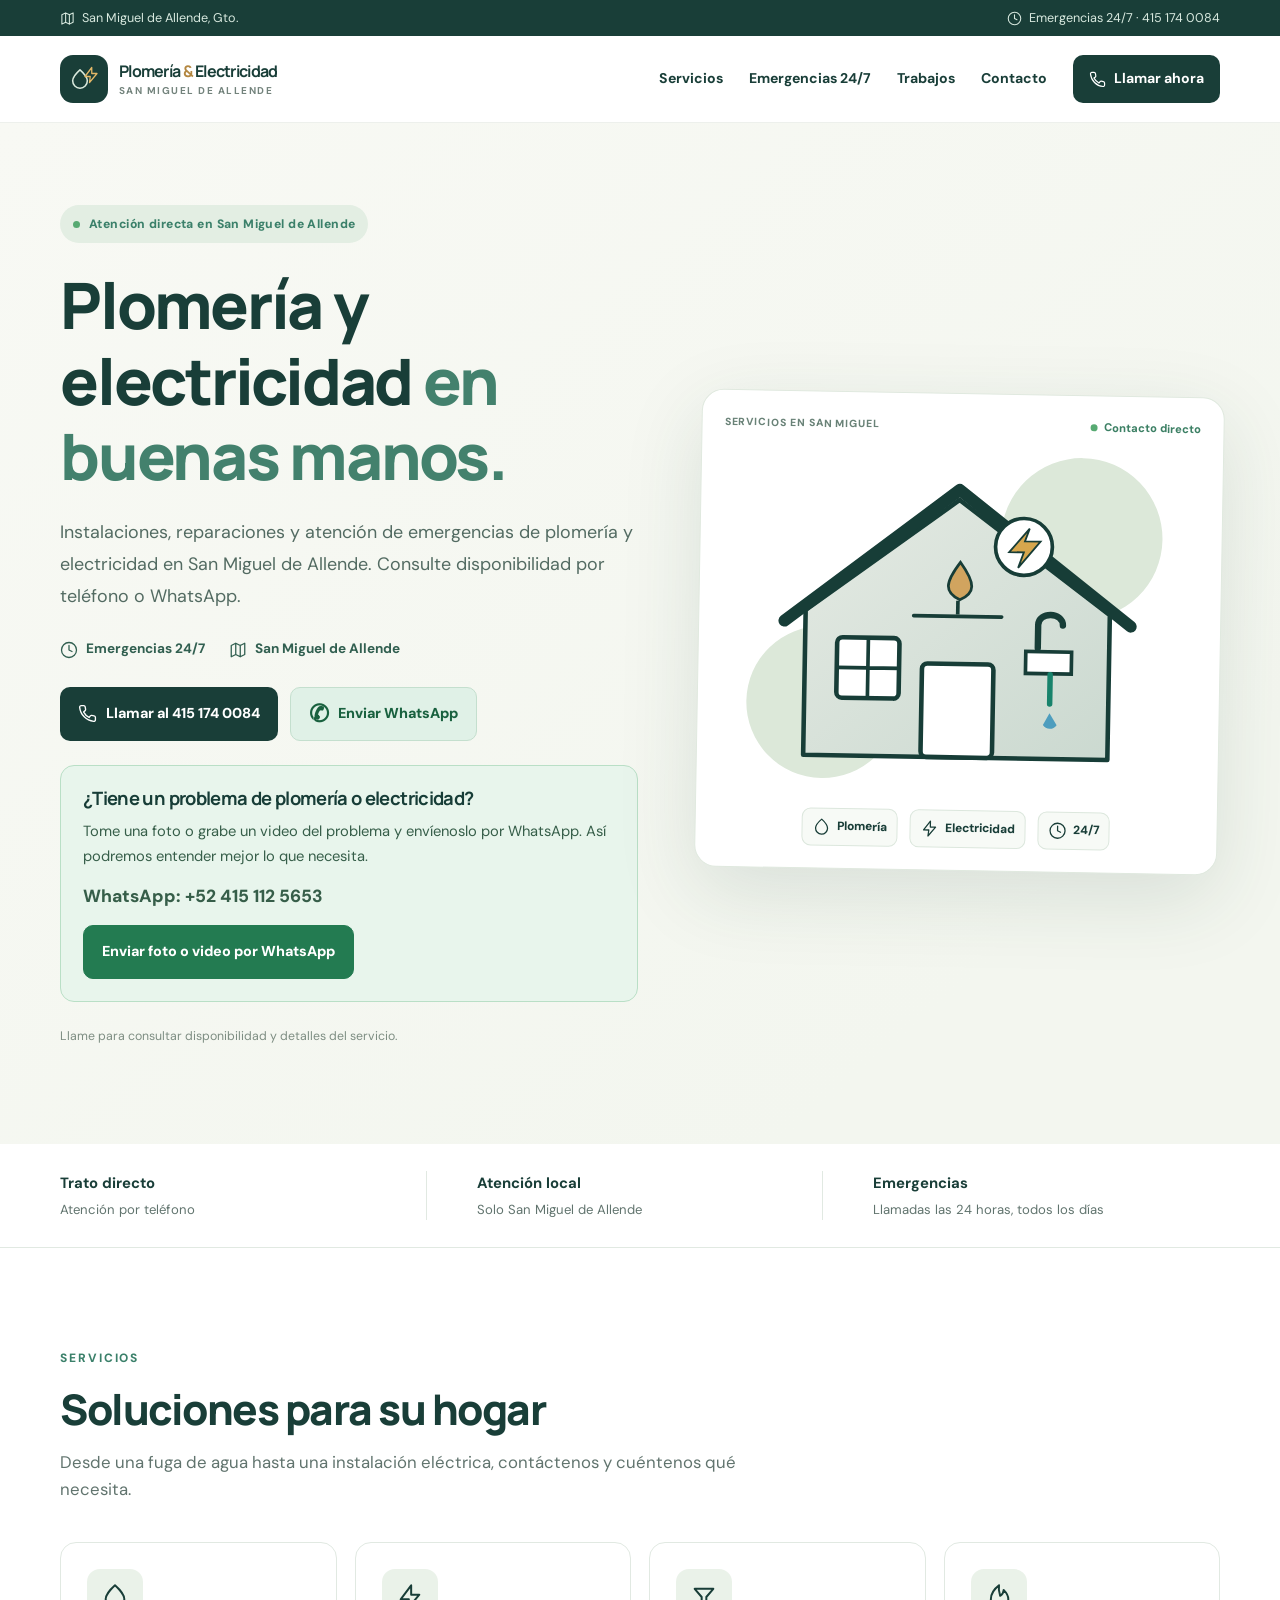
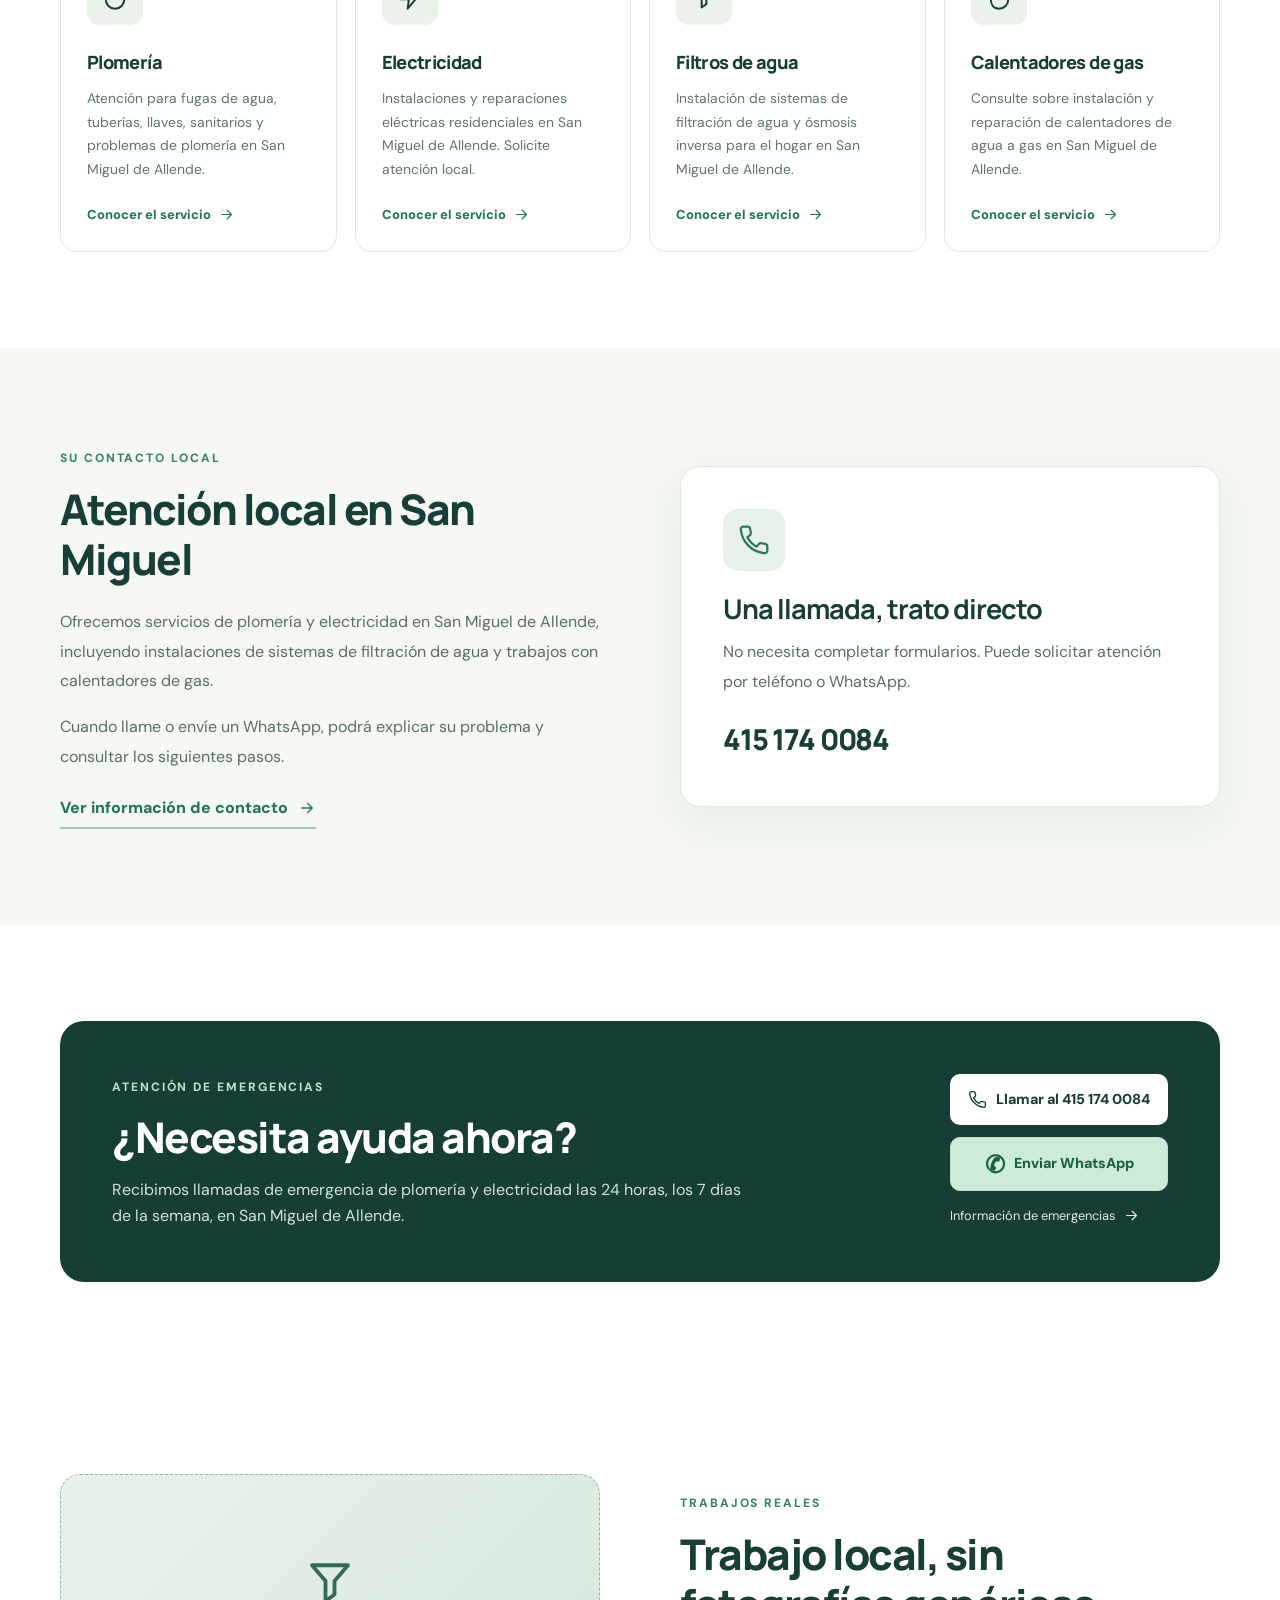
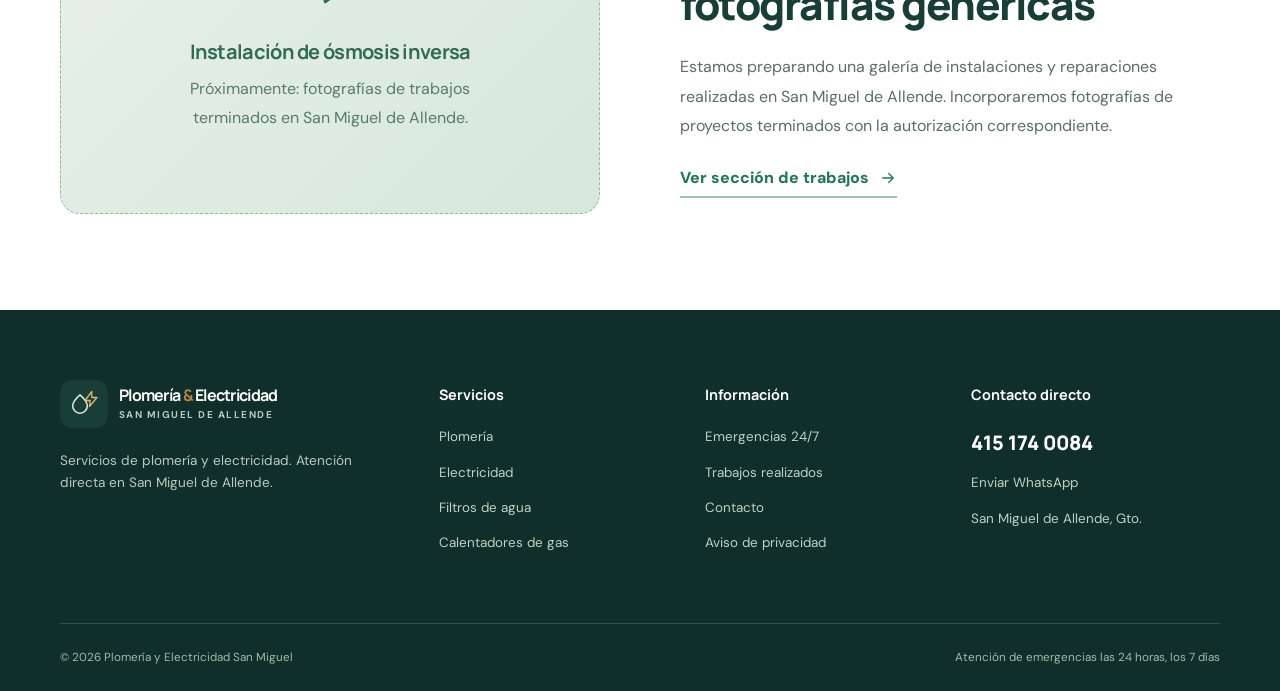
==== commit bcd3e3d7: "Add responsive WhatsApp photo and video assistance" ====
--- a/index.html
+++ b/index.html
@@ -7,7 +7,13 @@
   gtag('js', new Date());
   gtag('config', 'G-FZ346NBR8F');
 </script>
-<meta charset="utf-8"><meta name="viewport" content="width=device-width,initial-scale=1"><title>Plomería y Electricidad en San Miguel de Allende | Plomería y Electricidad San Miguel</title><meta name="description" content="Plomero y electricista en San Miguel de Allende. Filtros de agua, calentadores de gas y atención de emergencias 24/7. Solicite atención local por teléfono o WhatsApp."><link rel="canonical" href="https://plomeria-electricidad-san-miguel.mx/"><meta property="og:type" content="website"><meta property="og:locale" content="es_MX"><meta property="og:title" content="Plomería y Electricidad en San Miguel de Allende | Plomería y Electricidad San Miguel"><meta property="og:description" content="Plomero y electricista en San Miguel de Allende. Filtros de agua, calentadores de gas y atención de emergencias 24/7. Solicite atención local por teléfono o WhatsApp."><meta property="og:url" content="https://plomeria-electricidad-san-miguel.mx/"><meta name="theme-color" content="#173d37"><link rel="icon" type="image/svg+xml" href="#contenido"><link rel="stylesheet" href="/assets/css/main.css"><script type="application/ld+json">{"@context":"https://schema.org","@type":["Plumber","Electrician"],"name":"Plomería y Electricidad San Miguel","url":"https://plomeria-electricidad-san-miguel.mx/","telephone":"+524151740084","description":"Servicios de plomería, electricidad, filtración de agua y calentadores de gas en San Miguel de Allende.","areaServed":{"@type":"City","name":"San Miguel de Allende","containedInPlace":{"@type":"AdministrativeArea","name":"Guanajuato"}},"availableLanguage":"es","hasOfferCatalog":{"@type":"OfferCatalog","name":"Servicios","itemListElement":[{"@type":"OfferCatalog","name":"Plomería","url":"https://plomeria-electricidad-san-miguel.mx/plomeria/"},{"@type":"OfferCatalog","name":"Electricidad","url":"https://plomeria-electricidad-san-miguel.mx/electricidad/"},{"@type":"OfferCatalog","name":"Filtros de agua","url":"https://plomeria-electricidad-san-miguel.mx/filtros-de-agua/"},{"@type":"OfferCatalog","name":"Calentadores de gas","url":"https://plomeria-electricidad-san-miguel.mx/calentadores-de-gas/"}]}}</script><script type="application/ld+json">{"@context":"https://schema.org","@type":"WebPage","name":"Plomería y Electricidad en San Miguel de Allende | Plomería y Electricidad San Miguel","description":"Plomero y electricista en San Miguel de Allende. Filtros de agua, calentadores de gas y atención de emergencias 24/7. Solicite atención local por teléfono o WhatsApp.","url":"https://plomeria-electricidad-san-miguel.mx/","inLanguage":"es"}</script></head><body><a class="skip-link" href="#contenido">Saltar al contenido</a><div class="topline"><div class="wrap topline-inner"><span><svg width="15" height="15" viewBox="0 0 24 24" fill="none" stroke="currentColor" stroke-width="1.7" stroke-linecap="round" stroke-linejoin="round" aria-hidden="true"><path d="M3 6 9 3l6 3 6-3v15l-6 3-6-3-6 3V6ZM9 3v15m6-12v15"/></svg> San Miguel de Allende, Gto.</span><a href="tel:+524151740084"><svg width="15" height="15" viewBox="0 0 24 24" fill="none" stroke="currentColor" stroke-width="1.7" stroke-linecap="round" stroke-linejoin="round" aria-hidden="true"><path d="M12 22a10 10 0 1 0 0-20 10 10 0 0 0 0 20ZM12 6v6l4 2"/></svg> Emergencias 24/7 · 415 174 0084</a></div></div><header class="site-header"><div class="wrap nav-inner"><a class="brand" href="#contenido" aria-label="Plomería y Electricidad San Miguel, inicio"><span class="brand-mark"><svg width="22" height="22" viewBox="0 0 24 24" fill="none" stroke="currentColor" stroke-width="1.7" stroke-linecap="round" stroke-linejoin="round" aria-hidden="true"><path d="M12 22a8 8 0 0 0 8-8c0-5-8-12-8-12S4 9 4 14a8 8 0 0 0 8 8Z"/></svg><svg width="18" height="18" viewBox="0 0 24 24" fill="none" stroke="currentColor" stroke-width="1.7" stroke-linecap="round" stroke-linejoin="round" aria-hidden="true"><path d="m13 2-9 12h7l-1 8 10-12h-7l0-8Z"/></svg></span><span><strong>Plomería <i>&</i> Electricidad</strong><small>SAN MIGUEL DE ALLENDE</small></span></a><button class="menu-toggle" aria-label="Abrir menú" aria-expanded="false" aria-controls="nav-links"><span></span><span></span><span></span></button><nav class="nav-links" id="nav-links" aria-label="Navegación principal"><a href="#servicios">Servicios</a><a href="#contenido">Emergencias 24/7</a><a href="#contenido">Trabajos</a><a href="#contenido">Contacto</a><a class="nav-call" href="tel:+524151740084"><svg width="17" height="17" viewBox="0 0 24 24" fill="none" stroke="currentColor" stroke-width="1.7" stroke-linecap="round" stroke-linejoin="round" aria-hidden="true"><path d="M22 16.9v3a2 2 0 0 1-2.2 2A19.8 19.8 0 0 1 2.1 4.2 2 2 0 0 1 4.1 2h3a2 2 0 0 1 2 1.7l.5 3a2 2 0 0 1-.6 1.7L7 10a16 16 0 0 0 7 7l1.6-2a2 2 0 0 1 1.7-.6l3 .5a2 2 0 0 1 1.7 2Z"/></svg> Llamar ahora</a></nav></div></header><main id="contenido"><section class="hero"><div class="wrap hero-grid"><div class="hero-copy"><span class="eyebrow"><span class="eyebrow-dot"></span> Atención directa en San Miguel de Allende</span><h1>Plomería y electricidad <em>en buenas manos.</em></h1><p class="hero-lead">Instalaciones, reparaciones y atención de emergencias de plomería y electricidad en San Miguel de Allende. Consulte disponibilidad por teléfono o WhatsApp.</p><div class="hero-facts"><span><svg width="18" height="18" viewBox="0 0 24 24" fill="none" stroke="currentColor" stroke-width="1.7" stroke-linecap="round" stroke-linejoin="round" aria-hidden="true"><path d="M12 22a10 10 0 1 0 0-20 10 10 0 0 0 0 20ZM12 6v6l4 2"/></svg> Emergencias 24/7</span><span><svg width="18" height="18" viewBox="0 0 24 24" fill="none" stroke="currentColor" stroke-width="1.7" stroke-linecap="round" stroke-linejoin="round" aria-hidden="true"><path d="M3 6 9 3l6 3 6-3v15l-6 3-6-3-6 3V6ZM9 3v15m6-12v15"/></svg> San Miguel de Allende</span></div><div class="actions"><a class="btn btn-primary" href="tel:+524151740084"><svg width="19" height="19" viewBox="0 0 24 24" fill="none" stroke="currentColor" stroke-width="1.7" stroke-linecap="round" stroke-linejoin="round" aria-hidden="true"><path d="M22 16.9v3a2 2 0 0 1-2.2 2A19.8 19.8 0 0 1 2.1 4.2 2 2 0 0 1 4.1 2h3a2 2 0 0 1 2 1.7l.5 3a2 2 0 0 1-.6 1.7L7 10a16 16 0 0 0 7 7l1.6-2a2 2 0 0 1 1.7-.6l3 .5a2 2 0 0 1 1.7 2Z"/></svg> Llamar al 415 174 0084</a><a class="btn btn-whatsapp" href="https://wa.me/524151125653?text=Hola%2C%20encontr%C3%A9%20Plomer%C3%ADa%20y%20Electricidad%20San%20Miguel%20y%20necesito%20informaci%C3%B3n%20sobre%20un%20servicio%20en%20San%20Miguel%20de%20Allende." target="_blank" rel="noopener noreferrer"><span class="wa-mark" aria-hidden="true">✆</span> Enviar WhatsApp</a></div><p class="hero-note">Llame para consultar disponibilidad y detalles del servicio.</p></div><div class="hero-art" aria-label="Ilustración de una vivienda y servicios de plomería y electricidad"><div class="art-top"><span>SERVICIOS EN SAN MIGUEL</span><span class="art-status"><span></span> Contacto directo</span></div><svg viewBox="0 0 520 410" role="img" aria-label="Ilustración de casa con tuberías, grifo y luz"><defs><linearGradient id="house" x1="0" x2="1" y1="0" y2="1"><stop stop-color="#e4eae3"/><stop offset="1" stop-color="#cbd9d0"/></linearGradient></defs><circle cx="392" cy="112" r="88" fill="#dce8d9"/><circle cx="112" cy="295" r="83" fill="#dce8d9"/><path d="M92 195 258 72l166 123v158H92Z" fill="url(#house)" stroke="#173d37" stroke-width="5" stroke-linejoin="round"/><path d="M69 207 258 61l189 146" fill="none" stroke="#173d37" stroke-width="13" stroke-linecap="round" stroke-linejoin="round"/><rect x="220" y="251" width="78" height="102" rx="6" fill="#fff" stroke="#173d37" stroke-width="5"/><rect x="127" y="224" width="68" height="66" rx="6" fill="#fff" stroke="#173d37" stroke-width="5"/><path d="M161 224v66M127 257h68" stroke="#173d37" stroke-width="4"/><path d="M333 236h50v24h-50z" fill="#fff" stroke="#173d37" stroke-width="4"/><path d="M346 232v-25c0-15 27-15 27 0" fill="none" stroke="#173d37" stroke-width="7" stroke-linecap="round"/><path d="M360 261v32" stroke="#18836c" stroke-width="6" stroke-linecap="round"/><path d="m360 303-7 13a9 9 0 0 0 15 0Z" fill="#4d9dbe"/><path d="M260 140c-17 23-17 33 0 41 17-8 17-18 0-41Z" fill="#d1a45f" stroke="#173d37" stroke-width="3"/><path d="M258 182v15" stroke="#173d37" stroke-width="4"/><path d="M210 199h96" stroke="#173d37" stroke-width="4" stroke-linecap="round"/><circle cx="329" cy="122" r="31" fill="#fff" stroke="#173d37" stroke-width="4"/><path d="m335 102-22 26h16l-6 17 24-29h-17Z" fill="#d6a64d" stroke="#173d37" stroke-width="2"/></svg><div class="art-bottom"><div class="art-chip"><svg width="18" height="18" viewBox="0 0 24 24" fill="none" stroke="currentColor" stroke-width="1.7" stroke-linecap="round" stroke-linejoin="round" aria-hidden="true"><path d="M12 22a8 8 0 0 0 8-8c0-5-8-12-8-12S4 9 4 14a8 8 0 0 0 8 8Z"/></svg> Plomería</div><div class="art-chip"><svg width="18" height="18" viewBox="0 0 24 24" fill="none" stroke="currentColor" stroke-width="1.7" stroke-linecap="round" stroke-linejoin="round" aria-hidden="true"><path d="m13 2-9 12h7l-1 8 10-12h-7l0-8Z"/></svg> Electricidad</div><div class="art-chip"><svg width="18" height="18" viewBox="0 0 24 24" fill="none" stroke="currentColor" stroke-width="1.7" stroke-linecap="round" stroke-linejoin="round" aria-hidden="true"><path d="M12 22a10 10 0 1 0 0-20 10 10 0 0 0 0 20ZM12 6v6l4 2"/></svg> 24/7</div></div></div></div></section><section class="trust-band"><div class="wrap trust-inner"><div><strong>Trato directo</strong><span>Atención por teléfono</span></div><div><strong>Atención local</strong><span>Solo San Miguel de Allende</span></div><div><strong>Emergencias</strong><span>Llamadas las 24 horas, todos los días</span></div></div></section><section class="section" id="servicios"><div class="wrap"><div class="section-intro"><span class="kicker">SERVICIOS</span><h2>Soluciones para su hogar</h2><p>Desde una fuga de agua hasta una instalación eléctrica, contáctenos y cuéntenos qué necesita.</p></div><div class="service-grid"><a class="service-card" href="/plomeria/"><span class="service-icon"><svg width="28" height="28" viewBox="0 0 24 24" fill="none" stroke="currentColor" stroke-width="1.7" stroke-linecap="round" stroke-linejoin="round" aria-hidden="true"><path d="M12 22a8 8 0 0 0 8-8c0-5-8-12-8-12S4 9 4 14a8 8 0 0 0 8 8Z"/></svg></span><span class="service-title">Plomería</span><span class="service-description">Atención para fugas de agua, tuberías, llaves, sanitarios y problemas de plomería en San Miguel de Allende.</span><span class="card-link">Conocer el servicio <svg width="17" height="17" viewBox="0 0 24 24" fill="none" stroke="currentColor" stroke-width="1.7" stroke-linecap="round" stroke-linejoin="round" aria-hidden="true"><path d="M5 12h14m-6-6 6 6-6 6"/></svg></span></a><a class="service-card" href="/electricidad/"><span class="service-icon"><svg width="28" height="28" viewBox="0 0 24 24" fill="none" stroke="currentColor" stroke-width="1.7" stroke-linecap="round" stroke-linejoin="round" aria-hidden="true"><path d="m13 2-9 12h7l-1 8 10-12h-7l0-8Z"/></svg></span><span class="service-title">Electricidad</span><span class="service-description">Instalaciones y reparaciones eléctricas residenciales en San Miguel de Allende. Solicite atención local.</span><span class="card-link">Conocer el servicio <svg width="17" height="17" viewBox="0 0 24 24" fill="none" stroke="currentColor" stroke-width="1.7" stroke-linecap="round" stroke-linejoin="round" aria-hidden="true"><path d="M5 12h14m-6-6 6 6-6 6"/></svg></span></a><a class="service-card" href="#contenido"><span class="service-icon"><svg width="28" height="28" viewBox="0 0 24 24" fill="none" stroke="currentColor" stroke-width="1.7" stroke-linecap="round" stroke-linejoin="round" aria-hidden="true"><path d="M4 5h16l-6 7v6l-4 3v-9L4 5Z"/></svg></span><span class="service-title">Filtros de agua</span><span class="service-description">Instalación de sistemas de filtración de agua y ósmosis inversa para el hogar en San Miguel de Allende.</span><span class="card-link">Conocer el servicio <svg width="17" height="17" viewBox="0 0 24 24" fill="none" stroke="currentColor" stroke-width="1.7" stroke-linecap="round" stroke-linejoin="round" aria-hidden="true"><path d="M5 12h14m-6-6 6 6-6 6"/></svg></span></a><a class="service-card" href="#contenido"><span class="service-icon"><svg width="28" height="28" viewBox="0 0 24 24" fill="none" stroke="currentColor" stroke-width="1.7" stroke-linecap="round" stroke-linejoin="round" aria-hidden="true"><path d="M12 22c4.5 0 8-3.4 8-8 0-4.2-3-7-4-8-.2 3-1.5 4.2-3 5-1-3-1.5-6-1-9-4 3-7 7-7 12 0 4.6 2.5 8 7 8Z"/></svg></span><span class="service-title">Calentadores de gas</span><span class="service-description">Consulte sobre instalación y reparación de calentadores de agua a gas en San Miguel de Allende.</span><span class="card-link">Conocer el servicio <svg width="17" height="17" viewBox="0 0 24 24" fill="none" stroke="currentColor" stroke-width="1.7" stroke-linecap="round" stroke-linejoin="round" aria-hidden="true"><path d="M5 12h14m-6-6 6 6-6 6"/></svg></span></a></div></div></section><section class="section section-tint"><div class="wrap split"><div><span class="kicker">SU CONTACTO LOCAL</span><h2>Atención local en San Miguel</h2><p>Ofrecemos servicios de plomería y electricidad en San Miguel de Allende, incluyendo instalaciones de sistemas de filtración de agua y trabajos con calentadores de gas.</p><p>Cuando llame o envíe un WhatsApp, podrá explicar su problema y consultar los siguientes pasos.</p><a class="text-link" href="#contenido">Ver información de contacto <svg width="18" height="18" viewBox="0 0 24 24" fill="none" stroke="currentColor" stroke-width="1.7" stroke-linecap="round" stroke-linejoin="round" aria-hidden="true"><path d="M5 12h14m-6-6 6 6-6 6"/></svg></a></div><div class="feature-panel"><span class="feature-icon"><svg width="32" height="32" viewBox="0 0 24 24" fill="none" stroke="currentColor" stroke-width="1.7" stroke-linecap="round" stroke-linejoin="round" aria-hidden="true"><path d="M22 16.9v3a2 2 0 0 1-2.2 2A19.8 19.8 0 0 1 2.1 4.2 2 2 0 0 1 4.1 2h3a2 2 0 0 1 2 1.7l.5 3a2 2 0 0 1-.6 1.7L7 10a16 16 0 0 0 7 7l1.6-2a2 2 0 0 1 1.7-.6l3 .5a2 2 0 0 1 1.7 2Z"/></svg></span><h3>Una llamada, trato directo</h3><p>No necesita completar formularios. Puede solicitar atención por teléfono o WhatsApp.</p><div class="feature-number">415 174 0084</div></div></div></section><section class="section"><div class="wrap emergency-banner"><div><span class="kicker kicker-light">ATENCIÓN DE EMERGENCIAS</span><h2>¿Necesita ayuda ahora?</h2><p>Recibimos llamadas de emergencia de plomería y electricidad las 24 horas, los 7 días de la semana, en San Miguel de Allende.</p></div><div><div class="actions"><a class="btn btn-primary" href="tel:+524151740084"><svg width="19" height="19" viewBox="0 0 24 24" fill="none" stroke="currentColor" stroke-width="1.7" stroke-linecap="round" stroke-linejoin="round" aria-hidden="true"><path d="M22 16.9v3a2 2 0 0 1-2.2 2A19.8 19.8 0 0 1 2.1 4.2 2 2 0 0 1 4.1 2h3a2 2 0 0 1 2 1.7l.5 3a2 2 0 0 1-.6 1.7L7 10a16 16 0 0 0 7 7l1.6-2a2 2 0 0 1 1.7-.6l3 .5a2 2 0 0 1 1.7 2Z"/></svg> Llamar al 415 174 0084</a><a class="btn btn-whatsapp" href="https://wa.me/524151125653?text=Hola%2C%20encontr%C3%A9%20Plomer%C3%ADa%20y%20Electricidad%20San%20Miguel%20y%20necesito%20informaci%C3%B3n%20sobre%20un%20servicio%20en%20San%20Miguel%20de%20Allende." target="_blank" rel="noopener noreferrer"><span class="wa-mark" aria-hidden="true">✆</span> Enviar WhatsApp</a></div><a class="emergency-link" href="#contenido">Información de emergencias <svg width="17" height="17" viewBox="0 0 24 24" fill="none" stroke="currentColor" stroke-width="1.7" stroke-linecap="round" stroke-linejoin="round" aria-hidden="true"><path d="M5 12h14m-6-6 6 6-6 6"/></svg></a></div></div></section><section class="section"><div class="wrap split"><div class="photo-placeholder"><span><svg width="54" height="54" viewBox="0 0 24 24" fill="none" stroke="currentColor" stroke-width="1.7" stroke-linecap="round" stroke-linejoin="round" aria-hidden="true"><path d="M4 5h16l-6 7v6l-4 3v-9L4 5Z"/></svg></span><h3>Instalación de ósmosis inversa</h3><p>Próximamente: fotografías de trabajos terminados en San Miguel de Allende.</p></div><div><span class="kicker">TRABAJOS REALES</span><h2>Trabajo local, sin fotografías genéricas</h2><p>Estamos preparando una galería de instalaciones y reparaciones realizadas en San Miguel de Allende. Incorporaremos fotografías de proyectos terminados con la autorización correspondiente.</p><a class="text-link" href="#contenido">Ver sección de trabajos <svg width="18" height="18" viewBox="0 0 24 24" fill="none" stroke="currentColor" stroke-width="1.7" stroke-linecap="round" stroke-linejoin="round" aria-hidden="true"><path d="M5 12h14m-6-6 6 6-6 6"/></svg></a></div></div></section></main><footer class="footer"><div class="wrap footer-main"><div><a class="brand footer-brand" href="#contenido"><span class="brand-mark"><svg width="22" height="22" viewBox="0 0 24 24" fill="none" stroke="currentColor" stroke-width="1.7" stroke-linecap="round" stroke-linejoin="round" aria-hidden="true"><path d="M12 22a8 8 0 0 0 8-8c0-5-8-12-8-12S4 9 4 14a8 8 0 0 0 8 8Z"/></svg><svg width="18" height="18" viewBox="0 0 24 24" fill="none" stroke="currentColor" stroke-width="1.7" stroke-linecap="round" stroke-linejoin="round" aria-hidden="true"><path d="m13 2-9 12h7l-1 8 10-12h-7l0-8Z"/></svg></span><span><strong>Plomería <i>&</i> Electricidad</strong><small>SAN MIGUEL DE ALLENDE</small></span></a><p>Servicios de plomería y electricidad. Atención directa en San Miguel de Allende.</p></div><div><h3>Servicios</h3><a href="#contenido">Plomería</a><a href="#contenido">Electricidad</a><a href="#contenido">Filtros de agua</a><a href="#contenido">Calentadores de gas</a></div><div><h3>Información</h3><a href="#contenido">Emergencias 24/7</a><a href="#contenido">Trabajos realizados</a><a href="#contenido">Contacto</a><a href="#contenido">Aviso de privacidad</a></div><div><h3>Contacto directo</h3><a class="footer-number" href="tel:+524151740084">415 174 0084</a><a href="https://wa.me/524151125653?text=Hola%2C%20encontr%C3%A9%20Plomer%C3%ADa%20y%20Electricidad%20San%20Miguel%20y%20necesito%20informaci%C3%B3n%20sobre%20un%20servicio%20en%20San%20Miguel%20de%20Allende." target="_blank" rel="noopener noreferrer">Enviar WhatsApp</a><span>San Miguel de Allende, Gto.</span></div></div><div class="wrap footer-bottom"><span>© 2026 Plomería y Electricidad San Miguel</span><span>Atención de emergencias las 24 horas, los 7 días</span></div></footer><div class="mobile-cta"><a href="tel:+524151740084"><svg width="20" height="20" viewBox="0 0 24 24" fill="none" stroke="currentColor" stroke-width="1.7" stroke-linecap="round" stroke-linejoin="round" aria-hidden="true"><path d="M22 16.9v3a2 2 0 0 1-2.2 2A19.8 19.8 0 0 1 2.1 4.2 2 2 0 0 1 4.1 2h3a2 2 0 0 1 2 1.7l.5 3a2 2 0 0 1-.6 1.7L7 10a16 16 0 0 0 7 7l1.6-2a2 2 0 0 1 1.7-.6l3 .5a2 2 0 0 1 1.7 2Z"/></svg> Llamar</a><a href="https://wa.me/524151125653?text=Hola%2C%20encontr%C3%A9%20Plomer%C3%ADa%20y%20Electricidad%20San%20Miguel%20y%20necesito%20informaci%C3%B3n%20sobre%20un%20servicio%20en%20San%20Miguel%20de%20Allende." target="_blank" rel="noopener noreferrer">✆ WhatsApp</a></div><script>const menu = document.querySelector('.menu-toggle');
+<meta charset="utf-8"><meta name="viewport" content="width=device-width,initial-scale=1"><title>Plomería y Electricidad en San Miguel de Allende | Plomería y Electricidad San Miguel</title><meta name="description" content="Plomero y electricista en San Miguel de Allende. Filtros de agua, calentadores de gas y atención de emergencias 24/7. Solicite atención local por teléfono o WhatsApp."><link rel="canonical" href="https://plomeria-electricidad-san-miguel.mx/"><meta property="og:type" content="website"><meta property="og:locale" content="es_MX"><meta property="og:title" content="Plomería y Electricidad en San Miguel de Allende | Plomería y Electricidad San Miguel"><meta property="og:description" content="Plomero y electricista en San Miguel de Allende. Filtros de agua, calentadores de gas y atención de emergencias 24/7. Solicite atención local por teléfono o WhatsApp."><meta property="og:url" content="https://plomeria-electricidad-san-miguel.mx/"><meta name="theme-color" content="#173d37"><link rel="icon" type="image/svg+xml" href="#contenido"><link rel="stylesheet" href="/assets/css/main.css"><script type="application/ld+json">{"@context":"https://schema.org","@type":["Plumber","Electrician"],"name":"Plomería y Electricidad San Miguel","url":"https://plomeria-electricidad-san-miguel.mx/","telephone":"+524151740084","description":"Servicios de plomería, electricidad, filtración de agua y calentadores de gas en San Miguel de Allende.","areaServed":{"@type":"City","name":"San Miguel de Allende","containedInPlace":{"@type":"AdministrativeArea","name":"Guanajuato"}},"availableLanguage":"es","hasOfferCatalog":{"@type":"OfferCatalog","name":"Servicios","itemListElement":[{"@type":"OfferCatalog","name":"Plomería","url":"https://plomeria-electricidad-san-miguel.mx/plomeria/"},{"@type":"OfferCatalog","name":"Electricidad","url":"https://plomeria-electricidad-san-miguel.mx/electricidad/"},{"@type":"OfferCatalog","name":"Filtros de agua","url":"https://plomeria-electricidad-san-miguel.mx/filtros-de-agua/"},{"@type":"OfferCatalog","name":"Calentadores de gas","url":"https://plomeria-electricidad-san-miguel.mx/calentadores-de-gas/"}]}}</script><script type="application/ld+json">{"@context":"https://schema.org","@type":"WebPage","name":"Plomería y Electricidad en San Miguel de Allende | Plomería y Electricidad San Miguel","description":"Plomero y electricista en San Miguel de Allende. Filtros de agua, calentadores de gas y atención de emergencias 24/7. Solicite atención local por teléfono o WhatsApp.","url":"https://plomeria-electricidad-san-miguel.mx/","inLanguage":"es"}</script></head><body><a class="skip-link" href="#contenido">Saltar al contenido</a><div class="topline"><div class="wrap topline-inner"><span><svg width="15" height="15" viewBox="0 0 24 24" fill="none" stroke="currentColor" stroke-width="1.7" stroke-linecap="round" stroke-linejoin="round" aria-hidden="true"><path d="M3 6 9 3l6 3 6-3v15l-6 3-6-3-6 3V6ZM9 3v15m6-12v15"/></svg> San Miguel de Allende, Gto.</span><a href="tel:+524151740084"><svg width="15" height="15" viewBox="0 0 24 24" fill="none" stroke="currentColor" stroke-width="1.7" stroke-linecap="round" stroke-linejoin="round" aria-hidden="true"><path d="M12 22a10 10 0 1 0 0-20 10 10 0 0 0 0 20ZM12 6v6l4 2"/></svg> Emergencias 24/7 · 415 174 0084</a></div></div><header class="site-header"><div class="wrap nav-inner"><a class="brand" href="#contenido" aria-label="Plomería y Electricidad San Miguel, inicio"><span class="brand-mark"><svg width="22" height="22" viewBox="0 0 24 24" fill="none" stroke="currentColor" stroke-width="1.7" stroke-linecap="round" stroke-linejoin="round" aria-hidden="true"><path d="M12 22a8 8 0 0 0 8-8c0-5-8-12-8-12S4 9 4 14a8 8 0 0 0 8 8Z"/></svg><svg width="18" height="18" viewBox="0 0 24 24" fill="none" stroke="currentColor" stroke-width="1.7" stroke-linecap="round" stroke-linejoin="round" aria-hidden="true"><path d="m13 2-9 12h7l-1 8 10-12h-7l0-8Z"/></svg></span><span><strong>Plomería <i>&</i> Electricidad</strong><small>SAN MIGUEL DE ALLENDE</small></span></a><button class="menu-toggle" aria-label="Abrir menú" aria-expanded="false" aria-controls="nav-links"><span></span><span></span><span></span></button><nav class="nav-links" id="nav-links" aria-label="Navegación principal"><a href="#servicios">Servicios</a><a href="#contenido">Emergencias 24/7</a><a href="#contenido">Trabajos</a><a href="#contenido">Contacto</a><a class="nav-call" href="tel:+524151740084"><svg width="17" height="17" viewBox="0 0 24 24" fill="none" stroke="currentColor" stroke-width="1.7" stroke-linecap="round" stroke-linejoin="round" aria-hidden="true"><path d="M22 16.9v3a2 2 0 0 1-2.2 2A19.8 19.8 0 0 1 2.1 4.2 2 2 0 0 1 4.1 2h3a2 2 0 0 1 2 1.7l.5 3a2 2 0 0 1-.6 1.7L7 10a16 16 0 0 0 7 7l1.6-2a2 2 0 0 1 1.7-.6l3 .5a2 2 0 0 1 1.7 2Z"/></svg> Llamar ahora</a></nav></div></header><main id="contenido"><section class="hero"><div class="wrap hero-grid"><div class="hero-copy"><span class="eyebrow"><span class="eyebrow-dot"></span> Atención directa en San Miguel de Allende</span><h1>Plomería y electricidad <em>en buenas manos.</em></h1><p class="hero-lead">Instalaciones, reparaciones y atención de emergencias de plomería y electricidad en San Miguel de Allende. Consulte disponibilidad por teléfono o WhatsApp.</p><div class="hero-facts"><span><svg width="18" height="18" viewBox="0 0 24 24" fill="none" stroke="currentColor" stroke-width="1.7" stroke-linecap="round" stroke-linejoin="round" aria-hidden="true"><path d="M12 22a10 10 0 1 0 0-20 10 10 0 0 0 0 20ZM12 6v6l4 2"/></svg> Emergencias 24/7</span><span><svg width="18" height="18" viewBox="0 0 24 24" fill="none" stroke="currentColor" stroke-width="1.7" stroke-linecap="round" stroke-linejoin="round" aria-hidden="true"><path d="M3 6 9 3l6 3 6-3v15l-6 3-6-3-6 3V6ZM9 3v15m6-12v15"/></svg> San Miguel de Allende</span></div><div class="actions"><a class="btn btn-primary" href="tel:+524151740084"><svg width="19" height="19" viewBox="0 0 24 24" fill="none" stroke="currentColor" stroke-width="1.7" stroke-linecap="round" stroke-linejoin="round" aria-hidden="true"><path d="M22 16.9v3a2 2 0 0 1-2.2 2A19.8 19.8 0 0 1 2.1 4.2 2 2 0 0 1 4.1 2h3a2 2 0 0 1 2 1.7l.5 3a2 2 0 0 1-.6 1.7L7 10a16 16 0 0 0 7 7l1.6-2a2 2 0 0 1 1.7-.6l3 .5a2 2 0 0 1 1.7 2Z"/></svg> Llamar al 415 174 0084</a><a class="btn btn-whatsapp" href="https://wa.me/524151125653?text=Hola%2C%20encontr%C3%A9%20Plomer%C3%ADa%20y%20Electricidad%20San%20Miguel%20y%20necesito%20informaci%C3%B3n%20sobre%20un%20servicio%20en%20San%20Miguel%20de%20Allende." target="_blank" rel="noopener noreferrer"><span class="wa-mark" aria-hidden="true">✆</span> Enviar WhatsApp</a></div><div class="whatsapp-photo-help">
+  <h3>¿Tiene un problema de plomería o electricidad?</h3>
+  <p>Tome una foto o grabe un video del problema y envíenoslo por WhatsApp. Así podremos entender mejor lo que necesita.</p>
+  <p class="whatsapp-photo-number">WhatsApp: +52 415 112 5653</p>
+  <a class="btn btn-whatsapp" href="https://wa.me/524151125653?text=Hola%2C%20tengo%20un%20problema%20de%20plomer%C3%ADa%20o%20electricidad%20en%20San%20Miguel%20de%20Allende.%20Quiero%20enviar%20una%20foto%20o%20video." target="_blank" rel="noopener noreferrer">Enviar foto o video por WhatsApp</a>
+</div>
+<p class="hero-note">Llame para consultar disponibilidad y detalles del servicio.</p></div><div class="hero-art" aria-label="Ilustración de una vivienda y servicios de plomería y electricidad"><div class="art-top"><span>SERVICIOS EN SAN MIGUEL</span><span class="art-status"><span></span> Contacto directo</span></div><svg viewBox="0 0 520 410" role="img" aria-label="Ilustración de casa con tuberías, grifo y luz"><defs><linearGradient id="house" x1="0" x2="1" y1="0" y2="1"><stop stop-color="#e4eae3"/><stop offset="1" stop-color="#cbd9d0"/></linearGradient></defs><circle cx="392" cy="112" r="88" fill="#dce8d9"/><circle cx="112" cy="295" r="83" fill="#dce8d9"/><path d="M92 195 258 72l166 123v158H92Z" fill="url(#house)" stroke="#173d37" stroke-width="5" stroke-linejoin="round"/><path d="M69 207 258 61l189 146" fill="none" stroke="#173d37" stroke-width="13" stroke-linecap="round" stroke-linejoin="round"/><rect x="220" y="251" width="78" height="102" rx="6" fill="#fff" stroke="#173d37" stroke-width="5"/><rect x="127" y="224" width="68" height="66" rx="6" fill="#fff" stroke="#173d37" stroke-width="5"/><path d="M161 224v66M127 257h68" stroke="#173d37" stroke-width="4"/><path d="M333 236h50v24h-50z" fill="#fff" stroke="#173d37" stroke-width="4"/><path d="M346 232v-25c0-15 27-15 27 0" fill="none" stroke="#173d37" stroke-width="7" stroke-linecap="round"/><path d="M360 261v32" stroke="#18836c" stroke-width="6" stroke-linecap="round"/><path d="m360 303-7 13a9 9 0 0 0 15 0Z" fill="#4d9dbe"/><path d="M260 140c-17 23-17 33 0 41 17-8 17-18 0-41Z" fill="#d1a45f" stroke="#173d37" stroke-width="3"/><path d="M258 182v15" stroke="#173d37" stroke-width="4"/><path d="M210 199h96" stroke="#173d37" stroke-width="4" stroke-linecap="round"/><circle cx="329" cy="122" r="31" fill="#fff" stroke="#173d37" stroke-width="4"/><path d="m335 102-22 26h16l-6 17 24-29h-17Z" fill="#d6a64d" stroke="#173d37" stroke-width="2"/></svg><div class="art-bottom"><div class="art-chip"><svg width="18" height="18" viewBox="0 0 24 24" fill="none" stroke="currentColor" stroke-width="1.7" stroke-linecap="round" stroke-linejoin="round" aria-hidden="true"><path d="M12 22a8 8 0 0 0 8-8c0-5-8-12-8-12S4 9 4 14a8 8 0 0 0 8 8Z"/></svg> Plomería</div><div class="art-chip"><svg width="18" height="18" viewBox="0 0 24 24" fill="none" stroke="currentColor" stroke-width="1.7" stroke-linecap="round" stroke-linejoin="round" aria-hidden="true"><path d="m13 2-9 12h7l-1 8 10-12h-7l0-8Z"/></svg> Electricidad</div><div class="art-chip"><svg width="18" height="18" viewBox="0 0 24 24" fill="none" stroke="currentColor" stroke-width="1.7" stroke-linecap="round" stroke-linejoin="round" aria-hidden="true"><path d="M12 22a10 10 0 1 0 0-20 10 10 0 0 0 0 20ZM12 6v6l4 2"/></svg> 24/7</div></div></div></div></section><section class="trust-band"><div class="wrap trust-inner"><div><strong>Trato directo</strong><span>Atención por teléfono</span></div><div><strong>Atención local</strong><span>Solo San Miguel de Allende</span></div><div><strong>Emergencias</strong><span>Llamadas las 24 horas, todos los días</span></div></div></section><section class="section" id="servicios"><div class="wrap"><div class="section-intro"><span class="kicker">SERVICIOS</span><h2>Soluciones para su hogar</h2><p>Desde una fuga de agua hasta una instalación eléctrica, contáctenos y cuéntenos qué necesita.</p></div><div class="service-grid"><a class="service-card" href="/plomeria/"><span class="service-icon"><svg width="28" height="28" viewBox="0 0 24 24" fill="none" stroke="currentColor" stroke-width="1.7" stroke-linecap="round" stroke-linejoin="round" aria-hidden="true"><path d="M12 22a8 8 0 0 0 8-8c0-5-8-12-8-12S4 9 4 14a8 8 0 0 0 8 8Z"/></svg></span><span class="service-title">Plomería</span><span class="service-description">Atención para fugas de agua, tuberías, llaves, sanitarios y problemas de plomería en San Miguel de Allende.</span><span class="card-link">Conocer el servicio <svg width="17" height="17" viewBox="0 0 24 24" fill="none" stroke="currentColor" stroke-width="1.7" stroke-linecap="round" stroke-linejoin="round" aria-hidden="true"><path d="M5 12h14m-6-6 6 6-6 6"/></svg></span></a><a class="service-card" href="/electricidad/"><span class="service-icon"><svg width="28" height="28" viewBox="0 0 24 24" fill="none" stroke="currentColor" stroke-width="1.7" stroke-linecap="round" stroke-linejoin="round" aria-hidden="true"><path d="m13 2-9 12h7l-1 8 10-12h-7l0-8Z"/></svg></span><span class="service-title">Electricidad</span><span class="service-description">Instalaciones y reparaciones eléctricas residenciales en San Miguel de Allende. Solicite atención local.</span><span class="card-link">Conocer el servicio <svg width="17" height="17" viewBox="0 0 24 24" fill="none" stroke="currentColor" stroke-width="1.7" stroke-linecap="round" stroke-linejoin="round" aria-hidden="true"><path d="M5 12h14m-6-6 6 6-6 6"/></svg></span></a><a class="service-card" href="#contenido"><span class="service-icon"><svg width="28" height="28" viewBox="0 0 24 24" fill="none" stroke="currentColor" stroke-width="1.7" stroke-linecap="round" stroke-linejoin="round" aria-hidden="true"><path d="M4 5h16l-6 7v6l-4 3v-9L4 5Z"/></svg></span><span class="service-title">Filtros de agua</span><span class="service-description">Instalación de sistemas de filtración de agua y ósmosis inversa para el hogar en San Miguel de Allende.</span><span class="card-link">Conocer el servicio <svg width="17" height="17" viewBox="0 0 24 24" fill="none" stroke="currentColor" stroke-width="1.7" stroke-linecap="round" stroke-linejoin="round" aria-hidden="true"><path d="M5 12h14m-6-6 6 6-6 6"/></svg></span></a><a class="service-card" href="#contenido"><span class="service-icon"><svg width="28" height="28" viewBox="0 0 24 24" fill="none" stroke="currentColor" stroke-width="1.7" stroke-linecap="round" stroke-linejoin="round" aria-hidden="true"><path d="M12 22c4.5 0 8-3.4 8-8 0-4.2-3-7-4-8-.2 3-1.5 4.2-3 5-1-3-1.5-6-1-9-4 3-7 7-7 12 0 4.6 2.5 8 7 8Z"/></svg></span><span class="service-title">Calentadores de gas</span><span class="service-description">Consulte sobre instalación y reparación de calentadores de agua a gas en San Miguel de Allende.</span><span class="card-link">Conocer el servicio <svg width="17" height="17" viewBox="0 0 24 24" fill="none" stroke="currentColor" stroke-width="1.7" stroke-linecap="round" stroke-linejoin="round" aria-hidden="true"><path d="M5 12h14m-6-6 6 6-6 6"/></svg></span></a></div></div></section><section class="section section-tint"><div class="wrap split"><div><span class="kicker">SU CONTACTO LOCAL</span><h2>Atención local en San Miguel</h2><p>Ofrecemos servicios de plomería y electricidad en San Miguel de Allende, incluyendo instalaciones de sistemas de filtración de agua y trabajos con calentadores de gas.</p><p>Cuando llame o envíe un WhatsApp, podrá explicar su problema y consultar los siguientes pasos.</p><a class="text-link" href="#contenido">Ver información de contacto <svg width="18" height="18" viewBox="0 0 24 24" fill="none" stroke="currentColor" stroke-width="1.7" stroke-linecap="round" stroke-linejoin="round" aria-hidden="true"><path d="M5 12h14m-6-6 6 6-6 6"/></svg></a></div><div class="feature-panel"><span class="feature-icon"><svg width="32" height="32" viewBox="0 0 24 24" fill="none" stroke="currentColor" stroke-width="1.7" stroke-linecap="round" stroke-linejoin="round" aria-hidden="true"><path d="M22 16.9v3a2 2 0 0 1-2.2 2A19.8 19.8 0 0 1 2.1 4.2 2 2 0 0 1 4.1 2h3a2 2 0 0 1 2 1.7l.5 3a2 2 0 0 1-.6 1.7L7 10a16 16 0 0 0 7 7l1.6-2a2 2 0 0 1 1.7-.6l3 .5a2 2 0 0 1 1.7 2Z"/></svg></span><h3>Una llamada, trato directo</h3><p>No necesita completar formularios. Puede solicitar atención por teléfono o WhatsApp.</p><div class="feature-number">415 174 0084</div></div></div></section><section class="section"><div class="wrap emergency-banner"><div><span class="kicker kicker-light">ATENCIÓN DE EMERGENCIAS</span><h2>¿Necesita ayuda ahora?</h2><p>Recibimos llamadas de emergencia de plomería y electricidad las 24 horas, los 7 días de la semana, en San Miguel de Allende.</p></div><div><div class="actions"><a class="btn btn-primary" href="tel:+524151740084"><svg width="19" height="19" viewBox="0 0 24 24" fill="none" stroke="currentColor" stroke-width="1.7" stroke-linecap="round" stroke-linejoin="round" aria-hidden="true"><path d="M22 16.9v3a2 2 0 0 1-2.2 2A19.8 19.8 0 0 1 2.1 4.2 2 2 0 0 1 4.1 2h3a2 2 0 0 1 2 1.7l.5 3a2 2 0 0 1-.6 1.7L7 10a16 16 0 0 0 7 7l1.6-2a2 2 0 0 1 1.7-.6l3 .5a2 2 0 0 1 1.7 2Z"/></svg> Llamar al 415 174 0084</a><a class="btn btn-whatsapp" href="https://wa.me/524151125653?text=Hola%2C%20encontr%C3%A9%20Plomer%C3%ADa%20y%20Electricidad%20San%20Miguel%20y%20necesito%20informaci%C3%B3n%20sobre%20un%20servicio%20en%20San%20Miguel%20de%20Allende." target="_blank" rel="noopener noreferrer"><span class="wa-mark" aria-hidden="true">✆</span> Enviar WhatsApp</a></div><a class="emergency-link" href="#contenido">Información de emergencias <svg width="17" height="17" viewBox="0 0 24 24" fill="none" stroke="currentColor" stroke-width="1.7" stroke-linecap="round" stroke-linejoin="round" aria-hidden="true"><path d="M5 12h14m-6-6 6 6-6 6"/></svg></a></div></div></section><section class="section"><div class="wrap split"><div class="photo-placeholder"><span><svg width="54" height="54" viewBox="0 0 24 24" fill="none" stroke="currentColor" stroke-width="1.7" stroke-linecap="round" stroke-linejoin="round" aria-hidden="true"><path d="M4 5h16l-6 7v6l-4 3v-9L4 5Z"/></svg></span><h3>Instalación de ósmosis inversa</h3><p>Próximamente: fotografías de trabajos terminados en San Miguel de Allende.</p></div><div><span class="kicker">TRABAJOS REALES</span><h2>Trabajo local, sin fotografías genéricas</h2><p>Estamos preparando una galería de instalaciones y reparaciones realizadas en San Miguel de Allende. Incorporaremos fotografías de proyectos terminados con la autorización correspondiente.</p><a class="text-link" href="#contenido">Ver sección de trabajos <svg width="18" height="18" viewBox="0 0 24 24" fill="none" stroke="currentColor" stroke-width="1.7" stroke-linecap="round" stroke-linejoin="round" aria-hidden="true"><path d="M5 12h14m-6-6 6 6-6 6"/></svg></a></div></div></section></main><footer class="footer"><div class="wrap footer-main"><div><a class="brand footer-brand" href="#contenido"><span class="brand-mark"><svg width="22" height="22" viewBox="0 0 24 24" fill="none" stroke="currentColor" stroke-width="1.7" stroke-linecap="round" stroke-linejoin="round" aria-hidden="true"><path d="M12 22a8 8 0 0 0 8-8c0-5-8-12-8-12S4 9 4 14a8 8 0 0 0 8 8Z"/></svg><svg width="18" height="18" viewBox="0 0 24 24" fill="none" stroke="currentColor" stroke-width="1.7" stroke-linecap="round" stroke-linejoin="round" aria-hidden="true"><path d="m13 2-9 12h7l-1 8 10-12h-7l0-8Z"/></svg></span><span><strong>Plomería <i>&</i> Electricidad</strong><small>SAN MIGUEL DE ALLENDE</small></span></a><p>Servicios de plomería y electricidad. Atención directa en San Miguel de Allende.</p></div><div><h3>Servicios</h3><a href="#contenido">Plomería</a><a href="#contenido">Electricidad</a><a href="#contenido">Filtros de agua</a><a href="#contenido">Calentadores de gas</a></div><div><h3>Información</h3><a href="#contenido">Emergencias 24/7</a><a href="#contenido">Trabajos realizados</a><a href="#contenido">Contacto</a><a href="#contenido">Aviso de privacidad</a></div><div><h3>Contacto directo</h3><a class="footer-number" href="tel:+524151740084">415 174 0084</a><a href="https://wa.me/524151125653?text=Hola%2C%20encontr%C3%A9%20Plomer%C3%ADa%20y%20Electricidad%20San%20Miguel%20y%20necesito%20informaci%C3%B3n%20sobre%20un%20servicio%20en%20San%20Miguel%20de%20Allende." target="_blank" rel="noopener noreferrer">Enviar WhatsApp</a><span>San Miguel de Allende, Gto.</span></div></div><div class="wrap footer-bottom"><span>© 2026 Plomería y Electricidad San Miguel</span><span>Atención de emergencias las 24 horas, los 7 días</span></div></footer><div class="mobile-cta"><a href="tel:+524151740084"><svg width="20" height="20" viewBox="0 0 24 24" fill="none" stroke="currentColor" stroke-width="1.7" stroke-linecap="round" stroke-linejoin="round" aria-hidden="true"><path d="M22 16.9v3a2 2 0 0 1-2.2 2A19.8 19.8 0 0 1 2.1 4.2 2 2 0 0 1 4.1 2h3a2 2 0 0 1 2 1.7l.5 3a2 2 0 0 1-.6 1.7L7 10a16 16 0 0 0 7 7l1.6-2a2 2 0 0 1 1.7-.6l3 .5a2 2 0 0 1 1.7 2Z"/></svg> Llamar</a><a href="https://wa.me/524151125653?text=Hola%2C%20encontr%C3%A9%20Plomer%C3%ADa%20y%20Electricidad%20San%20Miguel%20y%20necesito%20informaci%C3%B3n%20sobre%20un%20servicio%20en%20San%20Miguel%20de%20Allende." target="_blank" rel="noopener noreferrer">✆ WhatsApp</a></div><script>const menu = document.querySelector('.menu-toggle');
 const links = document.querySelector('.nav-links');
 if (menu && links) {
   menu.addEventListener('click', () => {
--- a/assets/css/main.css
+++ b/assets/css/main.css
@@ -16,3 +16,54 @@
 .service-icon {
   color: #193e38;
 }
+
+/* WhatsApp photo/video assistance */
+.whatsapp-photo-help {
+  background: #e8f5ec;
+  border: 1px solid #b9dfc6;
+  border-radius: 14px;
+  padding: 22px;
+  margin: 24px 0;
+}
+
+.whatsapp-photo-help h3 {
+  color: #173d37;
+  font-size: 1.15rem;
+  margin: 0 0 10px;
+}
+
+.whatsapp-photo-help p {
+  color: #365e49;
+  font-size: .92rem;
+  line-height: 1.65;
+  margin: 0 0 14px;
+}
+
+.whatsapp-photo-number {
+  font-weight: 800;
+  font-size: 1.1rem !important;
+}
+
+.whatsapp-photo-help .btn-whatsapp {
+  background: #237b51;
+  color: #fff;
+  border-color: #237b51;
+}
+
+.whatsapp-photo-help .btn-whatsapp:hover {
+  background: #19613f;
+}
+
+@media (max-width: 760px) {
+  .whatsapp-photo-number {
+    display: none;
+  }
+
+  .whatsapp-photo-help {
+    padding: 18px;
+  }
+
+  .whatsapp-photo-help .btn-whatsapp {
+    width: 100%;
+  }
+}
